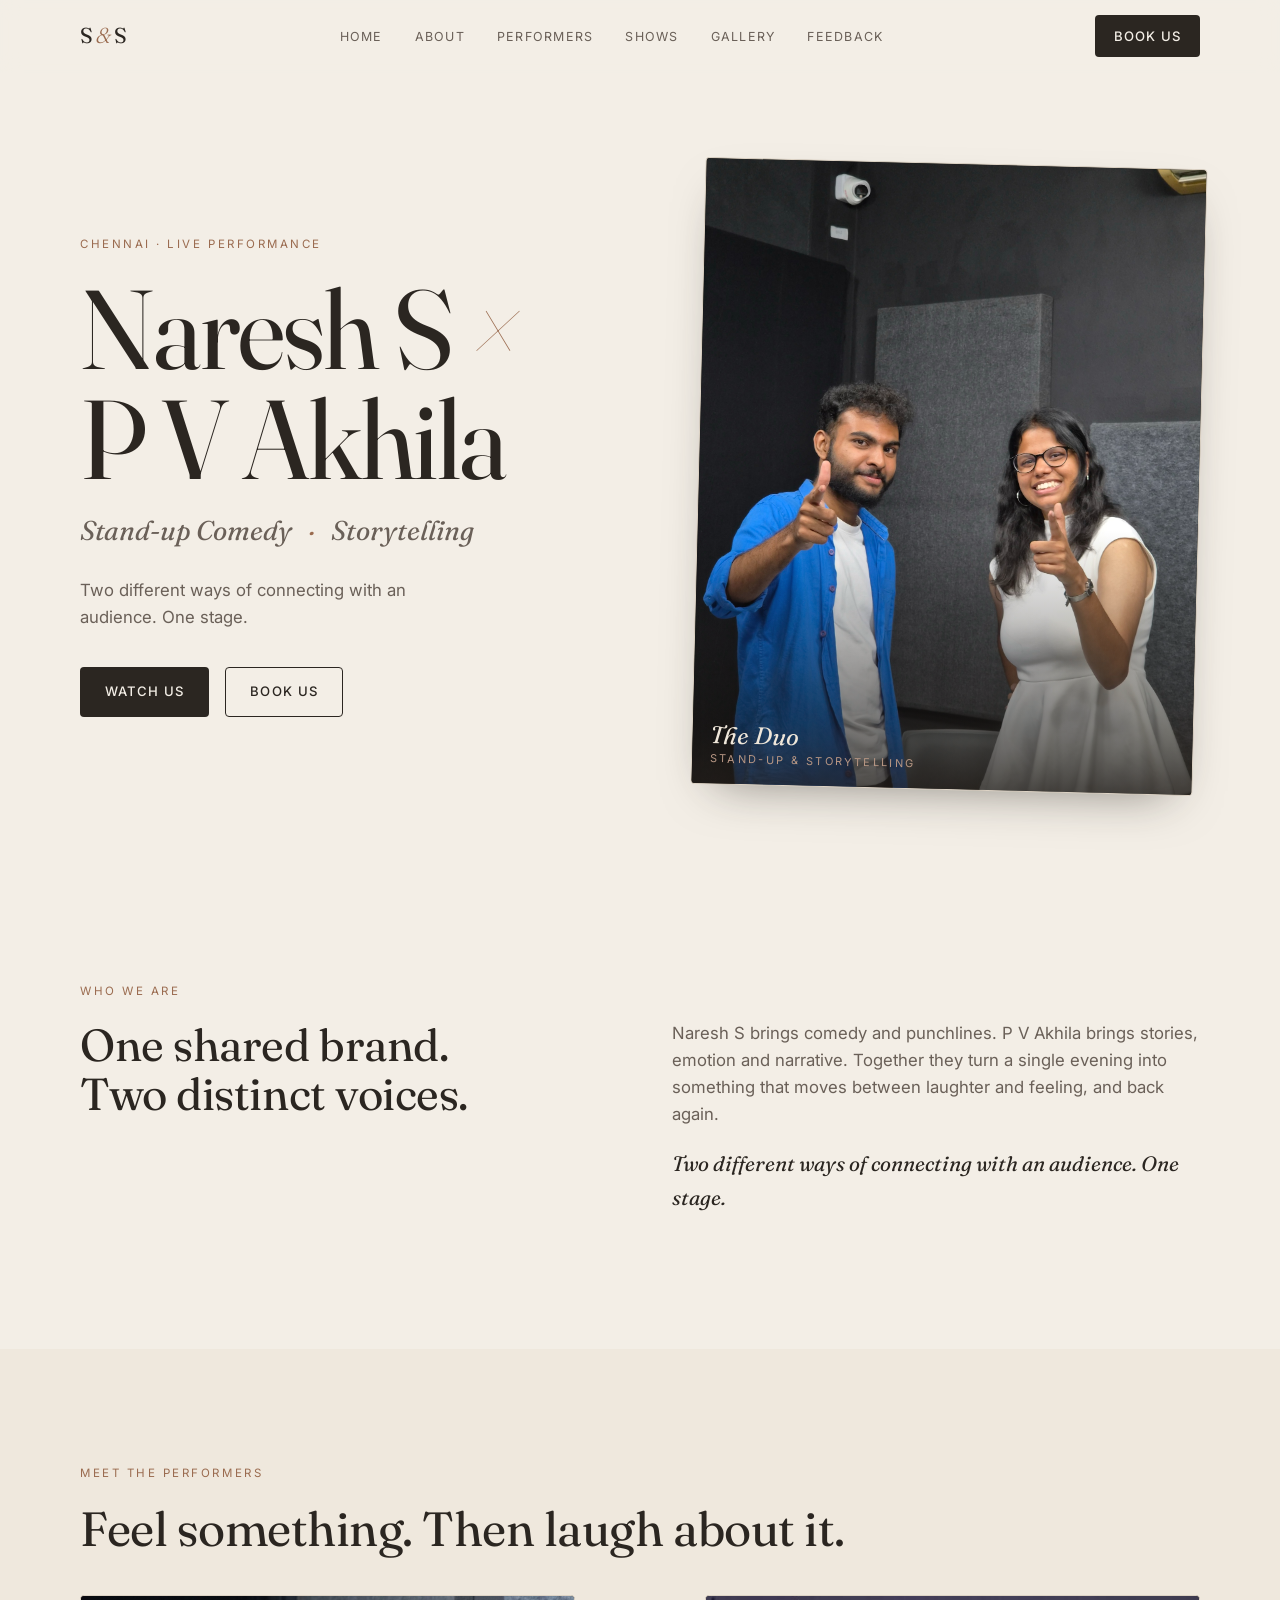
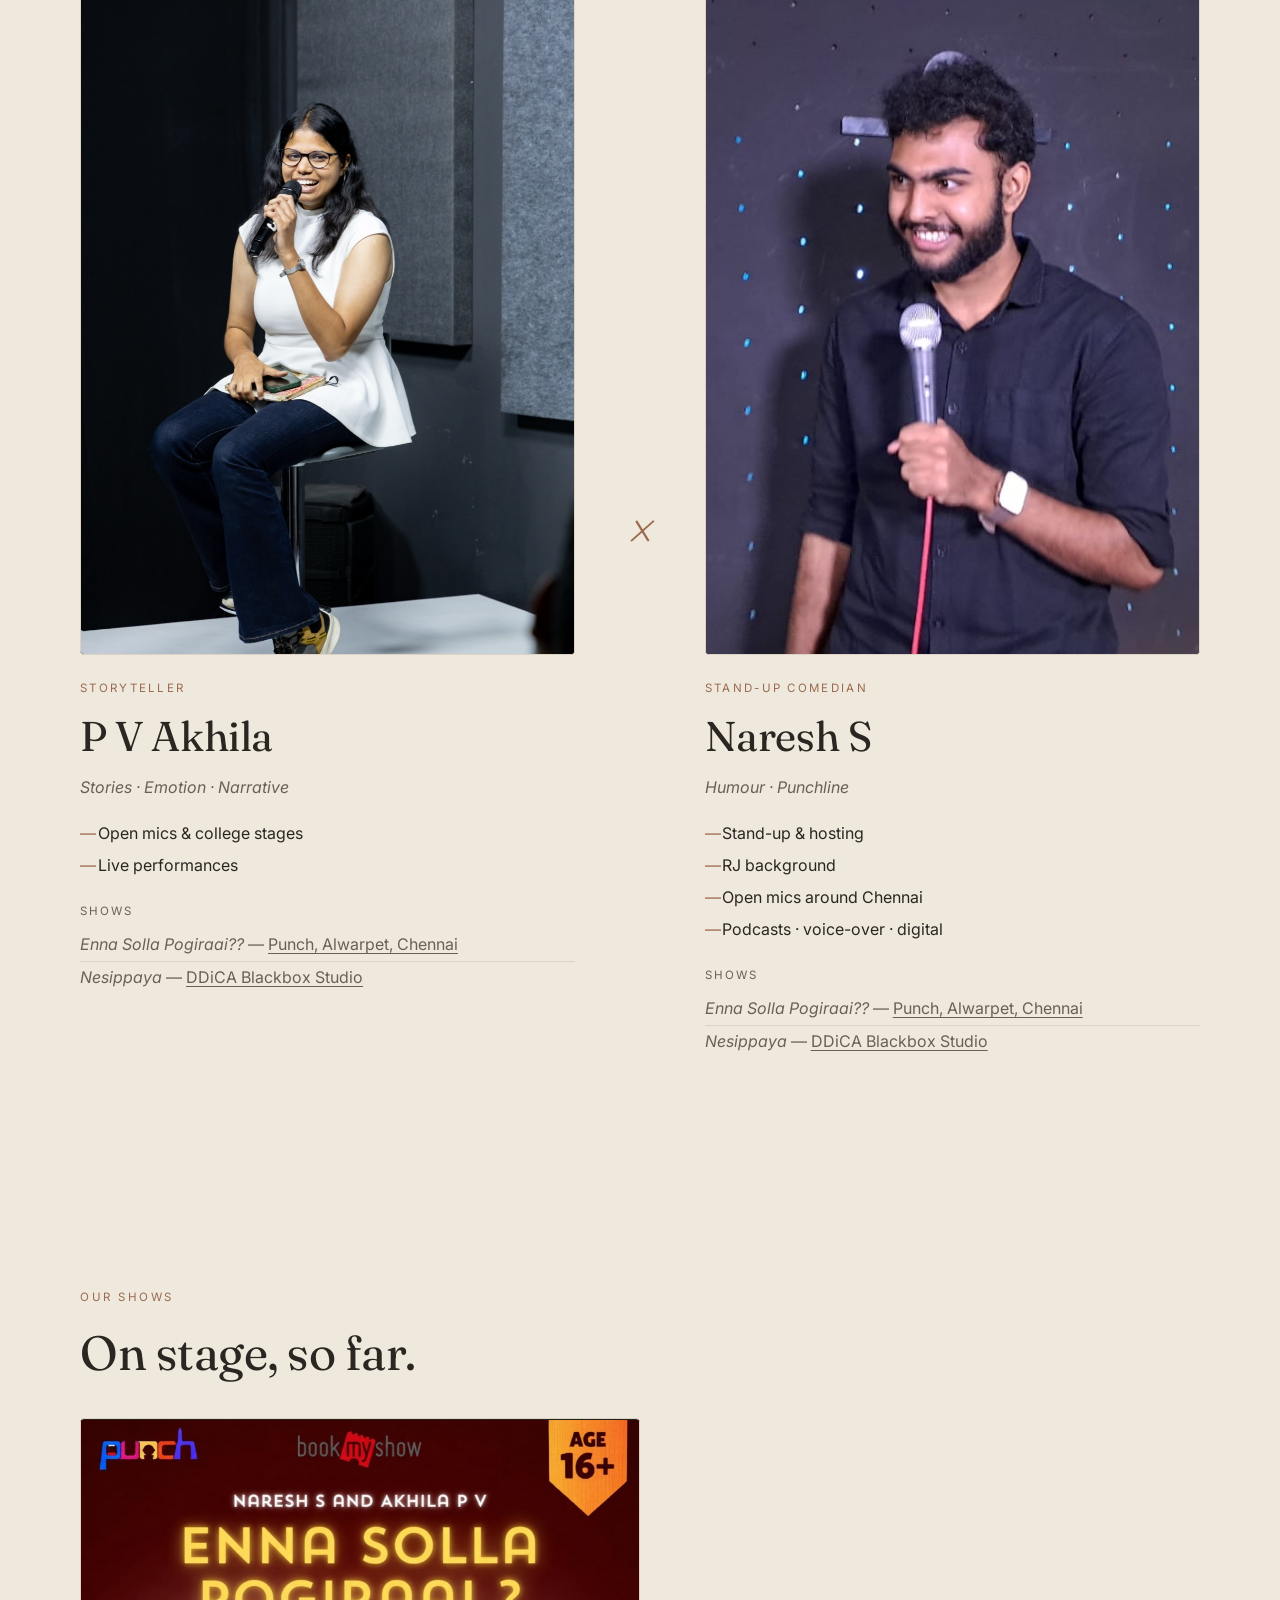
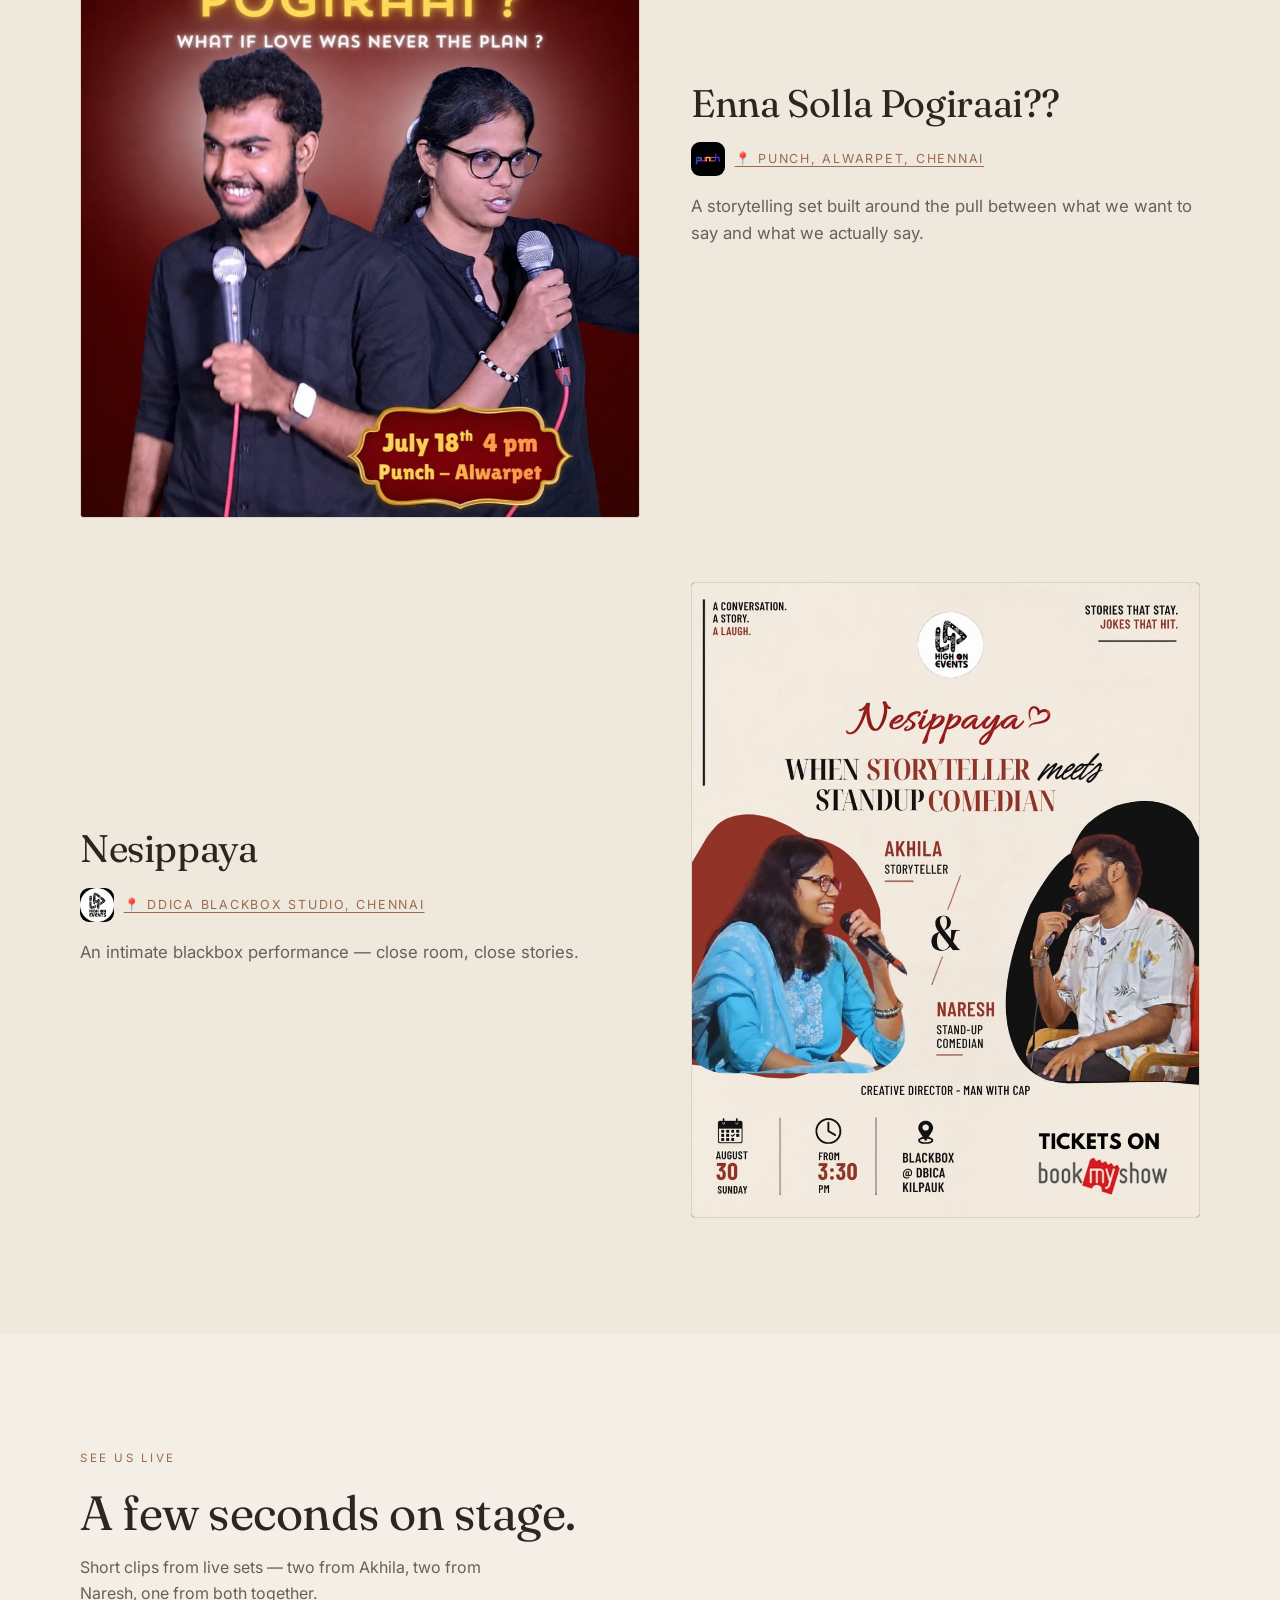
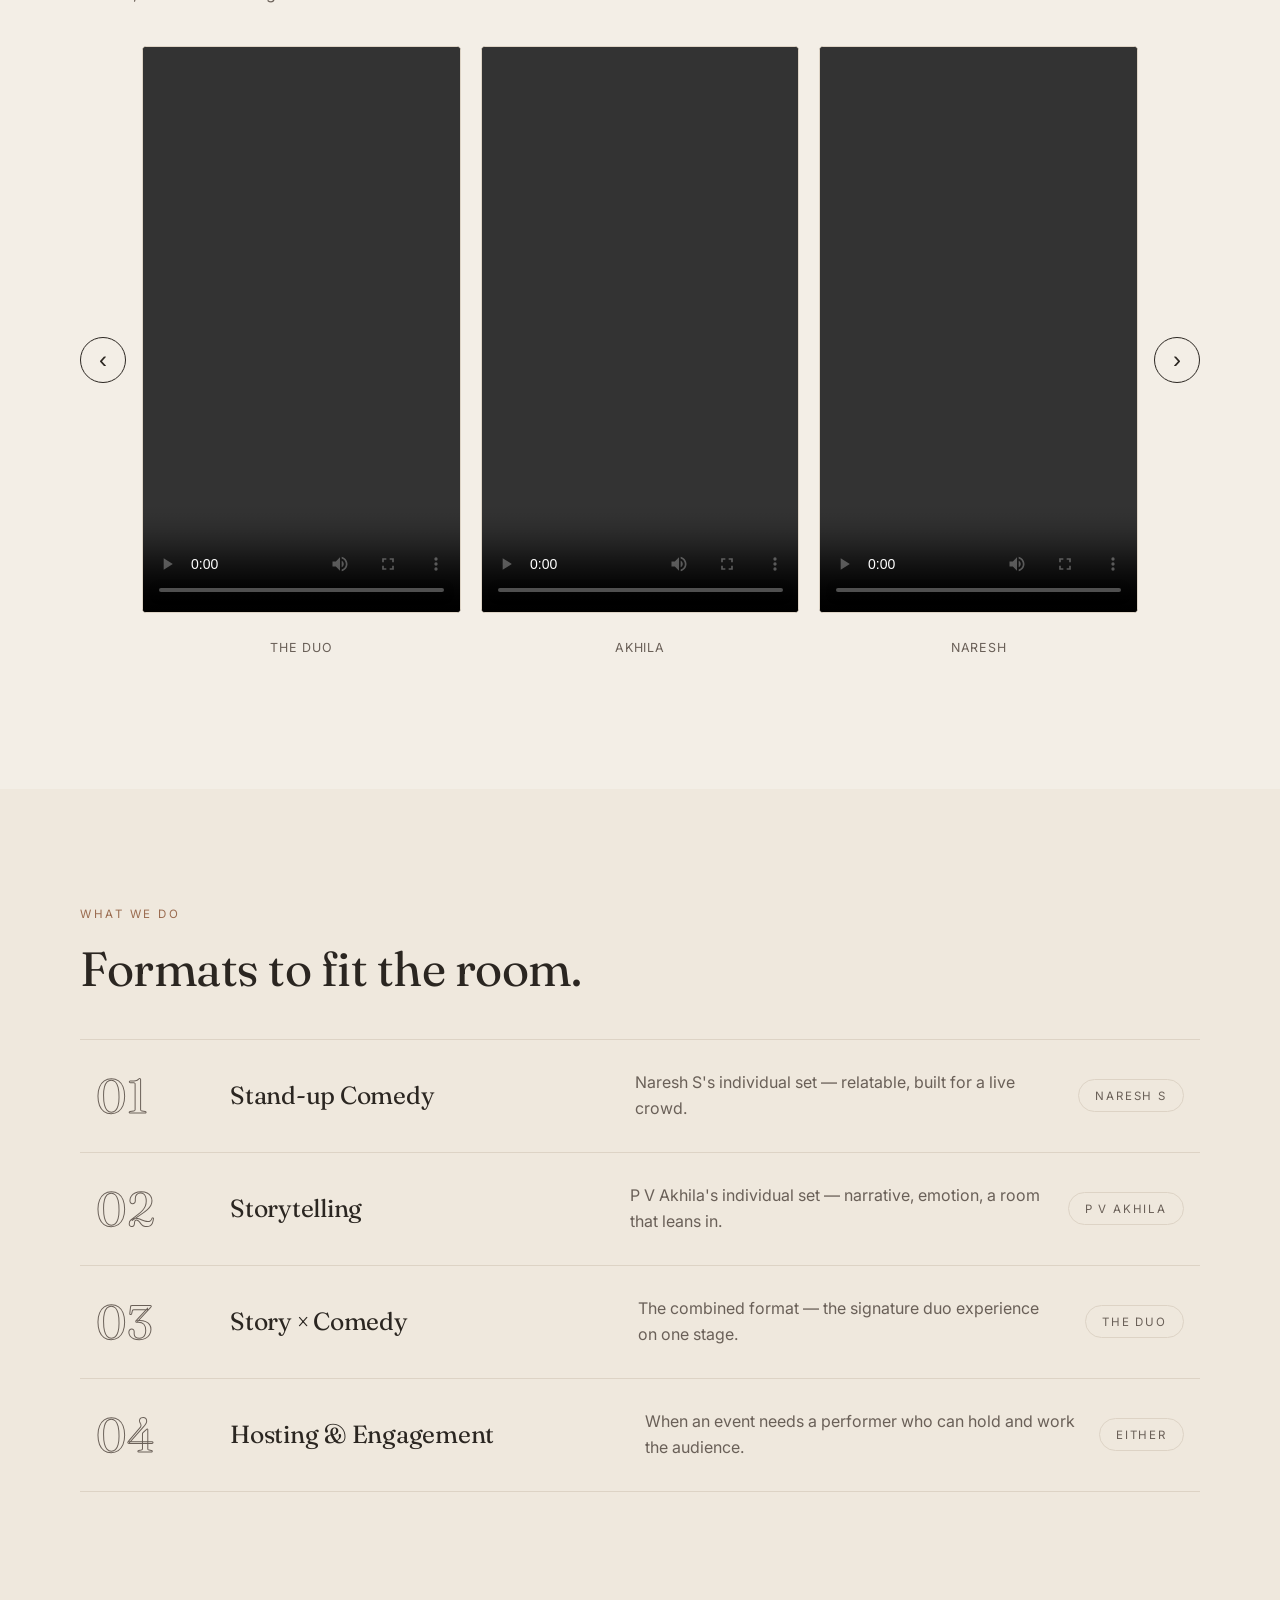
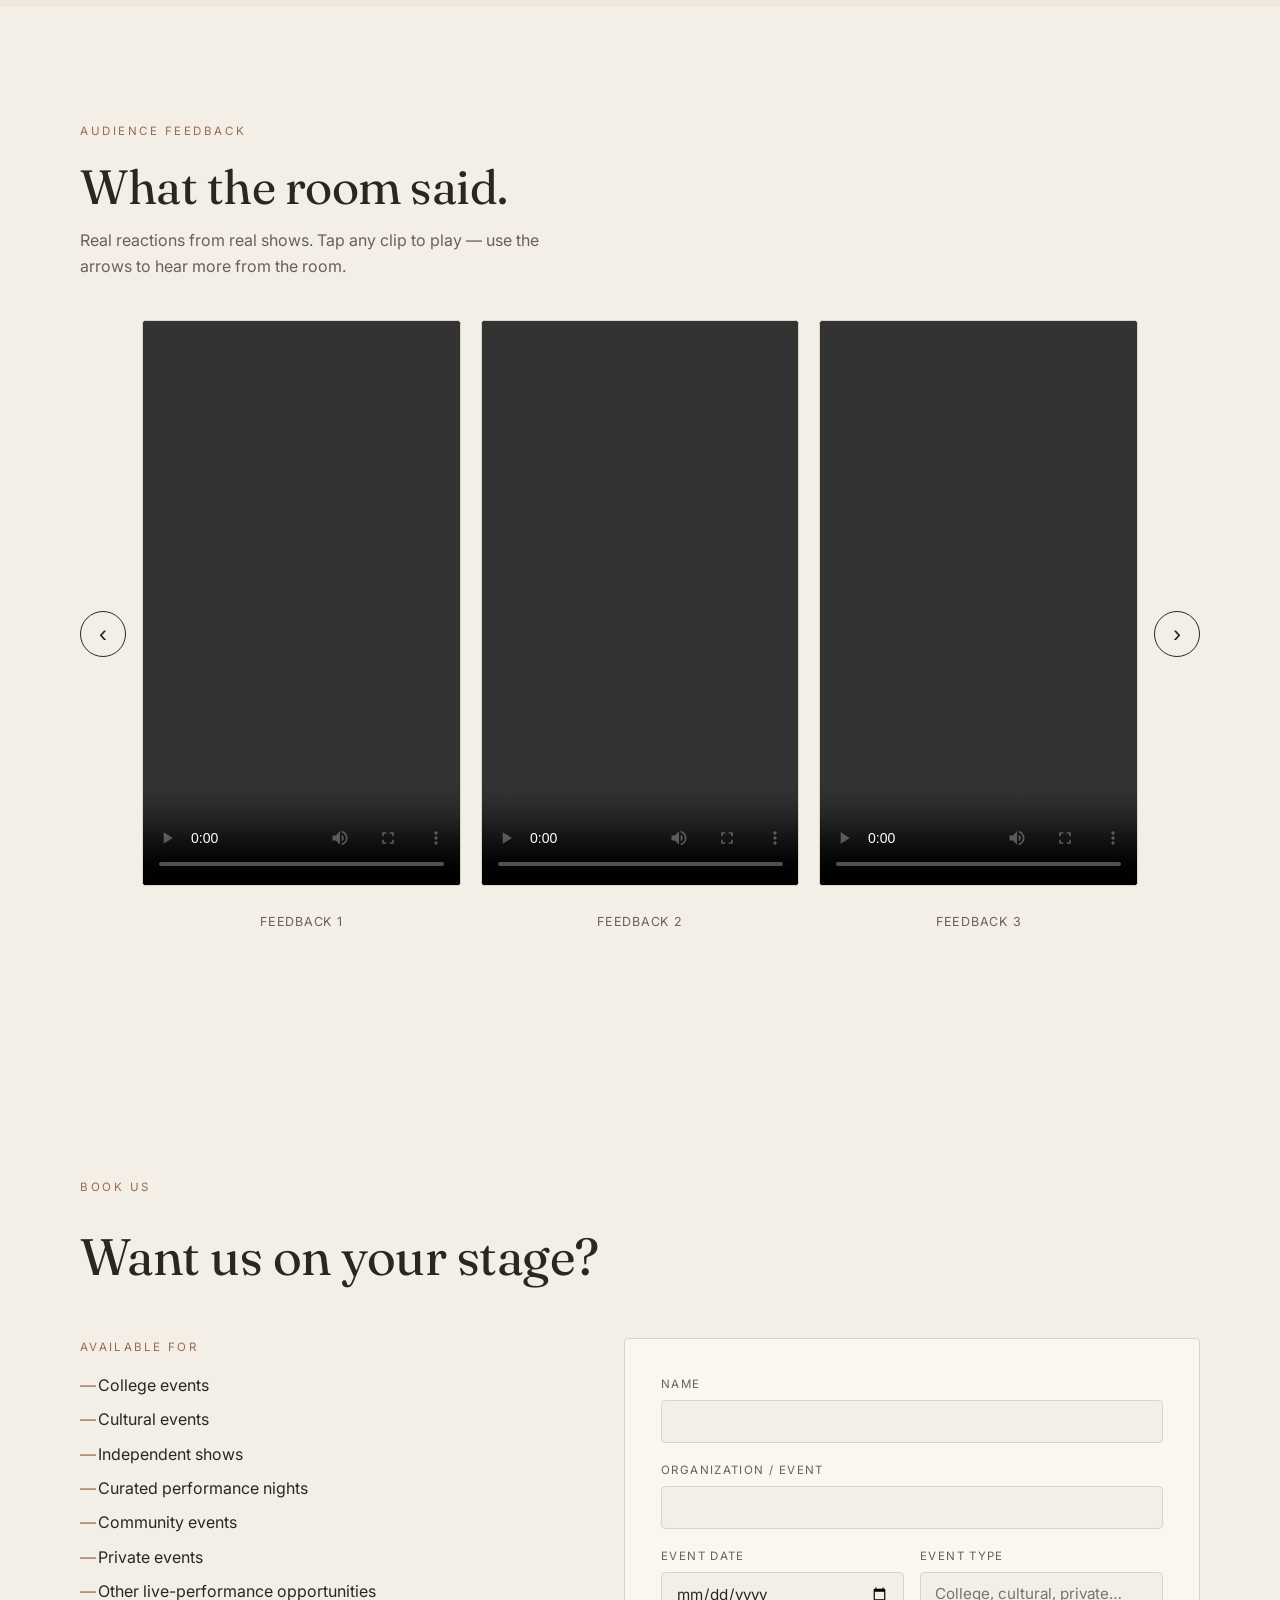
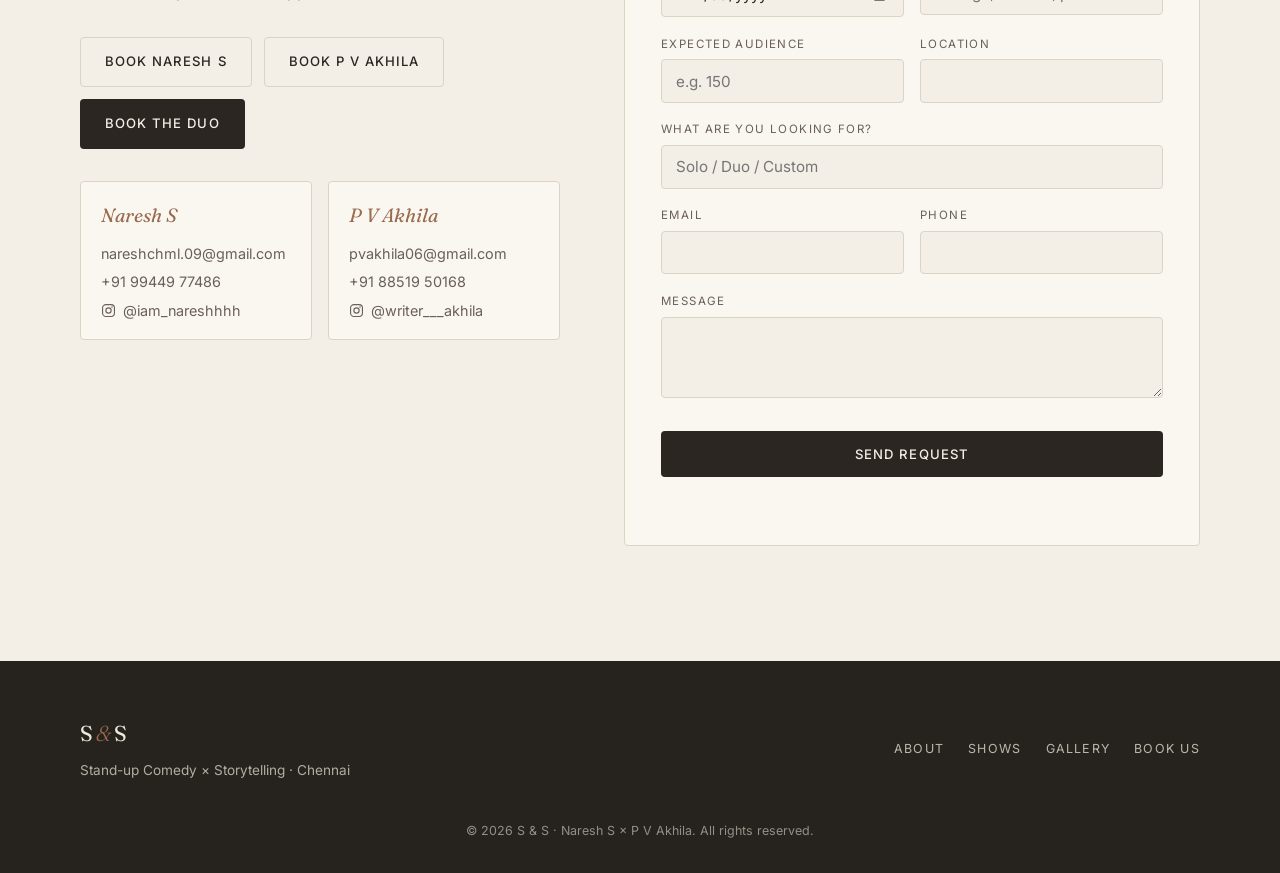
==== index.html @ 5840914f "S&S portfolio site" ====
<!DOCTYPE html>
<html lang="en">
<head>
  <meta charset="UTF-8" />
  <meta name="viewport" content="width=device-width, initial-scale=1.0" />
  <title>S &amp; S — Stand-up Comedy × Storytelling | Naresh S × P V Akhila</title>
  <meta name="description" content="Naresh S × P V Akhila — one stage, two performance styles. Storytelling meets stand-up comedy. Available for college, cultural, and private events." />

  <!-- Open Graph / social preview -->
  <meta property="og:title" content="S & S — Stand-up Comedy × Storytelling" />
  <meta property="og:description" content="Where stories meet laughter. One stage, two performers." />
  <meta property="og:type" content="website" />

  <!-- Fonts: a clean serif display + humanist sans for body -->
  <link rel="preconnect" href="https://fonts.googleapis.com" />
  <link rel="preconnect" href="https://fonts.gstatic.com" crossorigin />
  <link href="https://fonts.googleapis.com/css2?family=Fraunces:ital,opsz,wght@0,9..144,300;0,9..144,400;0,9..144,500;1,9..144,400&family=Inter:wght@300;400;500;600&display=swap" rel="stylesheet" />

  <link rel="stylesheet" href="styles.css" />
</head>
<body>

  <!-- ===================== HEADER / NAV ===================== -->
  <header class="site-header" id="siteHeader">
    <div class="container header-inner">
      <a href="#home" class="brand" aria-label="S and S home">
        <span class="brand-mark">S<span class="brand-x">&amp;</span>S</span>
      </a>

      <nav class="nav" aria-label="Primary">
        <ul class="nav-list" id="navList">
          <li><a href="#home">Home</a></li>
          <li><a href="#about">About</a></li>
          <li><a href="#performers">Performers</a></li>
          <li><a href="#shows">Shows</a></li>
          <li><a href="gallery.html">Gallery</a></li>
          <li><a href="#feedback">Feedback</a></li>
        </ul>
      </nav>

      <a href="#book" class="btn btn-primary nav-cta">Book Us</a>

      <button class="nav-toggle" id="navToggle" aria-label="Open menu" aria-expanded="false" aria-controls="mobileMenu">
        <span></span><span></span><span></span>
      </button>
    </div>

    <!-- Mobile menu -->
    <div class="mobile-menu" id="mobileMenu" hidden>
      <a href="#home">Home</a>
      <a href="#about">About</a>
      <a href="#performers">Performers</a>
      <a href="#shows">Shows</a>
      <a href="gallery.html">Gallery</a>
      <a href="#feedback">Feedback</a>
      <a href="#book" class="btn btn-primary">Book Us</a>
    </div>
  </header>

  <main>

    <!-- ===================== HERO ===================== -->
    <section class="hero" id="home">
      <div class="container hero-grid">
        <div class="hero-copy">
          <p class="eyebrow reveal">Chennai · Live Performance</p>
          <h1 class="hero-title reveal">
            <span class="nowrap">Naresh S</span> <span class="amp">×</span> <span class="nowrap">P V Akhila</span>
          </h1>
          <p class="hero-sub reveal">Stand-up Comedy <span class="dot">·</span> Storytelling</p>
          <p class="hero-lede reveal">
            Two different ways of connecting with an audience. One stage.
          </p>
          <div class="hero-actions reveal">
            <a href="#watch" class="btn btn-primary">Watch Us</a>
            <a href="#book" class="btn btn-ghost">Book Us</a>
          </div>
        </div>

        <!-- Duo photo as a creative poster card on the right -->
        <div class="hero-poster reveal">
          <figure class="poster-card">
            <img src="assets/duo.jpg" alt="Naresh S and P V Akhila together at the studio, pointing at the camera" />
            <figcaption class="poster-caption">
              <span class="poster-tag">The Duo</span>
              <span class="poster-sub">Stand-up &amp; Storytelling</span>
            </figcaption>
          </figure>
        </div>
      </div>
    </section>

    <!-- ===================== WHO WE ARE ===================== -->
    <section class="section who" id="about">
      <div class="container">
        <p class="section-eyebrow reveal">Who We Are</p>
        <div class="who-grid">
          <h2 class="who-head reveal">
            One shared brand.<br />Two distinct voices.
          </h2>
          <div class="who-body reveal">
            <p>
              Naresh S brings comedy and punchlines. P V Akhila brings
              stories, emotion and narrative. Together they turn a single evening
              into something that moves between laughter and feeling, and back again.
            </p>
            <p class="who-line">
              Two different ways of connecting with an audience. One stage.
            </p>
          </div>
        </div>
      </div>
    </section>

    <!-- ===================== MEET THE PERFORMERS (50-50) ===================== -->
    <section class="section performers" id="performers">
      <div class="container">
        <p class="section-eyebrow reveal">Meet the Performers</p>
        <h2 class="section-title reveal">Feel something. Then laugh about it.</h2>

        <div class="performer-grid">
          <!-- P V AKHILA -->
          <article class="performer reveal">
            <div class="performer-photo">
              <img src="assets/akhila.jpg" alt="P V Akhila performing a storytelling set with a microphone" />
            </div>
            <div class="performer-info">
              <p class="performer-role">Storyteller</p>
              <h3 class="performer-name">P V Akhila</h3>
              <p class="performer-note">Stories · Emotion · Narrative</p>
              <ul class="performer-list">
                <li>Open mics &amp; college stages</li>
                <li>Live performances</li>
              </ul>
              <p class="performer-shows-label">Shows</p>
              <ul class="performer-shows">
                <li><em>Enna Solla Pogiraai??</em> — <a href="https://maps.google.com/?q=13.032952,80.250725" target="_blank" rel="noopener">Punch, Alwarpet, Chennai</a></li>
                <li><em>Nesippaya</em> — <a href="https://share.google/MlVk4KoKr5XiQ70pi" target="_blank" rel="noopener">DDiCA Blackbox Studio</a></li>
              </ul>
            </div>
          </article>

          <!-- Center divider -->
          <div class="performer-vs reveal" aria-hidden="true"><span>×</span></div>

          <!-- NARESH S -->
          <article class="performer reveal">
            <div class="performer-photo">
              <img src="assets/naresh.jpg" alt="Naresh S performing a stand-up set with a microphone" />
            </div>
            <div class="performer-info">
              <p class="performer-role">Stand-up Comedian</p>
              <h3 class="performer-name">Naresh S</h3>
              <p class="performer-note">Humour · Punchline</p>
              <ul class="performer-list">
                <li>Stand-up &amp; hosting</li>
                <li>RJ background</li>
                <li>Open mics around Chennai</li>
                <li>Podcasts · voice-over · digital</li>
              </ul>
              <p class="performer-shows-label">Shows</p>
              <ul class="performer-shows">
                <li><em>Enna Solla Pogiraai??</em> — <a href="https://maps.google.com/?q=13.032952,80.250725" target="_blank" rel="noopener">Punch, Alwarpet, Chennai</a></li>
                <li><em>Nesippaya</em> — <a href="https://share.google/MlVk4KoKr5XiQ70pi" target="_blank" rel="noopener">DDiCA Blackbox Studio</a></li>
              </ul>
            </div>
          </article>
        </div>
      </div>
    </section>

    <!-- ===================== OUR SHOWS ===================== -->
    <section class="section shows" id="shows">
      <div class="container">
        <p class="section-eyebrow reveal">Our Shows</p>
        <h2 class="section-title reveal">On stage, so far.</h2>

        <div class="show-list">
          <article class="show reveal">
            <div class="show-poster show-poster--full">
              <img src="assets/show-essp.jpg" alt="Enna Solla Pogiraai?? show poster — Punch, Alwarpet, July 18" />
            </div>
            <div class="show-info">
              <h3 class="show-name">Enna Solla Pogiraai??</h3>
              <p class="show-venue"><img src="assets/brand-punch.jpg" alt="Punch logo" class="venue-logo" /><a href="https://maps.google.com/?q=13.032952,80.250725" target="_blank" rel="noopener">📍 Punch, Alwarpet, Chennai</a></p>
              <p class="show-desc">
                A storytelling set built around the pull between what we want to
                say and what we actually say.
              </p>
            </div>
          </article>

          <article class="show reveal show--reverse">
            <div class="show-poster show-poster--full">
              <img src="assets/show-nesippaya.jpg" alt="Nesippaya show poster — Blackbox at DBICA, Kilpauk, August 30" />
            </div>
            <div class="show-info">
              <h3 class="show-name">Nesippaya</h3>
              <p class="show-venue"><img src="assets/brand-highonevents.jpg" alt="High On Events logo" class="venue-logo" /><a href="https://share.google/MlVk4KoKr5XiQ70pi" target="_blank" rel="noopener">📍 DDiCA Blackbox Studio, Chennai</a></p>
              <p class="show-desc">
                An intimate blackbox performance — close room, close stories.
              </p>
            </div>
          </article>
        </div>
      </div>
    </section>

    <!-- ===================== WATCH US / SEE US LIVE ===================== -->
    <section class="section watch" id="watch">
      <div class="container">
        <p class="section-eyebrow reveal">See Us Live</p>
        <h2 class="section-title reveal">A few seconds on stage.</h2>
        <p class="section-lede reveal">
          Short clips from live sets — two from Akhila, two from Naresh,
          one from both together.
        </p>

        <div class="feedback-carousel reveal">
          <button class="carousel-arrow" id="watchPrev" aria-label="Previous clip">&#8249;</button>
          <div class="carousel-viewport">
            <div class="carousel-track" id="watchTrack">
              <div class="carousel-slide">
                <video controls preload="metadata" playsinline src="watch1.mp4"></video>
                <span class="media-label">The Duo</span>
              </div>
              <div class="carousel-slide">
                <video controls preload="metadata" playsinline src="watch2.mp4"></video>
                <span class="media-label">Akhila</span>
              </div>
              <div class="carousel-slide">
                <video controls preload="metadata" playsinline src="watch3.mp4"></video>
                <span class="media-label">Naresh</span>
              </div>
              <div class="carousel-slide">
                <video controls preload="metadata" playsinline src="watch4.mp4"></video>
                <span class="media-label">Akhila</span>
              </div>
              <div class="carousel-slide">
                <video controls preload="metadata" playsinline src="watch5.mp4"></video>
                <span class="media-label">Naresh</span>
              </div>
            </div>
          </div>
          <button class="carousel-arrow" id="watchNext" aria-label="Next clip">&#8250;</button>
        </div>
      </div>
    </section>

    <!-- ===================== WHAT WE DO ===================== -->
    <section class="section do" id="what-we-do">
      <div class="container">
        <p class="section-eyebrow reveal">What We Do</p>
        <h2 class="section-title reveal">Formats to fit the room.</h2>

        <div class="format-list">
          <article class="format-row reveal">
            <span class="format-num" aria-hidden="true">01</span>
            <h3 class="format-name">Stand-up Comedy</h3>
            <p class="format-desc">Naresh S's individual set — relatable, built for a live crowd.</p>
            <span class="format-who">Naresh S</span>
          </article>
          <article class="format-row reveal">
            <span class="format-num" aria-hidden="true">02</span>
            <h3 class="format-name">Storytelling</h3>
            <p class="format-desc">P V Akhila's individual set — narrative, emotion, a room that leans in.</p>
            <span class="format-who">P V Akhila</span>
          </article>
          <article class="format-row reveal">
            <span class="format-num" aria-hidden="true">03</span>
            <h3 class="format-name">Story × Comedy</h3>
            <p class="format-desc">The combined format — the signature duo experience on one stage.</p>
            <span class="format-who">The Duo</span>
          </article>
          <article class="format-row reveal">
            <span class="format-num" aria-hidden="true">04</span>
            <h3 class="format-name">Hosting &amp; Engagement</h3>
            <p class="format-desc">When an event needs a performer who can hold and work the audience.</p>
            <span class="format-who">Either</span>
          </article>
        </div>
      </div>
    </section>

    <!-- ===================== AUDIENCE FEEDBACK ===================== -->
    <section class="section feedback" id="feedback">
      <div class="container">
        <p class="section-eyebrow reveal">Audience Feedback</p>
        <h2 class="section-title reveal">What the room said.</h2>
        <p class="section-lede reveal">
          Real reactions from real shows. Tap any clip to play — use the
          arrows to hear more from the room.
        </p>

        <div class="feedback-carousel reveal">
          <button class="carousel-arrow" id="fbPrev" aria-label="Previous feedback">&#8249;</button>
          <div class="carousel-viewport">
            <div class="carousel-track" id="fbTrack">
              <div class="carousel-slide">
                <video controls preload="metadata" playsinline src="feedback1.mp4"></video>
                <span class="media-label">Feedback 1</span>
              </div>
              <div class="carousel-slide">
                <video controls preload="metadata" playsinline src="feedback2.mp4"></video>
                <span class="media-label">Feedback 2</span>
              </div>
              <div class="carousel-slide">
                <video controls preload="metadata" playsinline src="feedback3.mp4"></video>
                <span class="media-label">Feedback 3</span>
              </div>
              <div class="carousel-slide">
                <video controls preload="metadata" playsinline src="feedback4.mp4"></video>
                <span class="media-label">Feedback 4</span>
              </div>
              <div class="carousel-slide">
                <video controls preload="metadata" playsinline src="feedback5.mp4"></video>
                <span class="media-label">Feedback 5</span>
              </div>
            </div>
          </div>
          <button class="carousel-arrow" id="fbNext" aria-label="Next feedback">&#8250;</button>
        </div>
      </div>
    </section>

    <!-- ===================== BOOK / CONTACT ===================== -->
    <section class="section book" id="book">
      <div class="container">
        <p class="section-eyebrow reveal">Book Us</p>
        <h2 class="book-title reveal">Want us on your stage?</h2>

        <div class="book-grid">
          <div class="book-left reveal">
            <p class="book-avail-label">Available for</p>
            <ul class="book-avail">
              <li>College events</li>
              <li>Cultural events</li>
              <li>Independent shows</li>
              <li>Curated performance nights</li>
              <li>Community events</li>
              <li>Private events</li>
              <li>Other live-performance opportunities</li>
            </ul>

            <div class="book-cta-row">
              <a href="#form" class="btn btn-outline" data-book="Naresh S">Book Naresh S</a>
              <a href="#form" class="btn btn-outline" data-book="P V Akhila">Book P V Akhila</a>
              <a href="#form" class="btn btn-primary" data-book="The Duo">Book the Duo</a>
            </div>

            <div class="contact-direct">
              <div class="contact-card">
                <p class="contact-who">Naresh S</p>
                <a href="mailto:nareshchml.09@gmail.com">nareshchml.09@gmail.com</a>
                <a href="tel:+919944977486">+91 99449 77486</a>
                <a class="contact-ig" href="https://www.instagram.com/iam_nareshhhh" target="_blank" rel="noopener" aria-label="Naresh S on Instagram">
                  <svg viewBox="0 0 24 24" width="15" height="15" fill="none" stroke="currentColor" stroke-width="1.8" stroke-linecap="round" stroke-linejoin="round" aria-hidden="true"><rect x="2.5" y="2.5" width="19" height="19" rx="5.5"/><circle cx="12" cy="12" r="4.2"/><circle cx="17.6" cy="6.4" r="1.2" fill="currentColor" stroke="none"/></svg>
                  <span>@iam_nareshhhh</span>
                </a>
              </div>
              <div class="contact-card">
                <p class="contact-who">P V Akhila</p>
                <a href="mailto:pvakhila06@gmail.com">pvakhila06@gmail.com</a>
                <a href="tel:+918851950168">+91 88519 50168</a>
                <a class="contact-ig" href="https://www.instagram.com/writer___akhila" target="_blank" rel="noopener" aria-label="P V Akhila on Instagram">
                  <svg viewBox="0 0 24 24" width="15" height="15" fill="none" stroke="currentColor" stroke-width="1.8" stroke-linecap="round" stroke-linejoin="round" aria-hidden="true"><rect x="2.5" y="2.5" width="19" height="19" rx="5.5"/><circle cx="12" cy="12" r="4.2"/><circle cx="17.6" cy="6.4" r="1.2" fill="currentColor" stroke="none"/></svg>
                  <span>@writer___akhila</span>
                </a>
              </div>
            </div>
          </div>

          <!-- Contact form: submits by opening a pre-filled email (no backend needed).
               Recipient is chosen from the Book buttons via data-mailto on the form. -->
          <form class="book-form reveal" id="form"
                data-mail-naresh="nareshchml.09@gmail.com"
                data-mail-akhila="pvakhila06@gmail.com">
            <div class="field">
              <label for="f-name">Name</label>
              <input type="text" id="f-name" name="name" required />
            </div>
            <div class="field">
              <label for="f-org">Organization / Event</label>
              <input type="text" id="f-org" name="organization" />
            </div>
            <div class="field-row">
              <div class="field">
                <label for="f-date">Event date</label>
                <input type="date" id="f-date" name="event_date" />
              </div>
              <div class="field">
                <label for="f-type">Event type</label>
                <input type="text" id="f-type" name="event_type" placeholder="College, cultural, private…" />
              </div>
            </div>
            <div class="field-row">
              <div class="field">
                <label for="f-audience">Expected audience</label>
                <input type="text" id="f-audience" name="audience" placeholder="e.g. 150" />
              </div>
              <div class="field">
                <label for="f-location">Location</label>
                <input type="text" id="f-location" name="location" />
              </div>
            </div>
            <div class="field">
              <label for="f-looking">What are you looking for?</label>
              <input type="text" id="f-looking" name="looking_for" placeholder="Solo / Duo / Custom" />
              <!-- Set by the Book buttons; hidden so it posts cleanly -->
              <input type="hidden" id="f-booking" name="booking_choice" value="" />
            </div>
            <div class="field-row">
              <div class="field">
                <label for="f-email">Email</label>
                <input type="email" id="f-email" name="email" required />
              </div>
              <div class="field">
                <label for="f-phone">Phone</label>
                <input type="tel" id="f-phone" name="phone" />
              </div>
            </div>
            <div class="field">
              <label for="f-message">Message</label>
              <textarea id="f-message" name="message" rows="3"></textarea>
            </div>

            <button type="submit" class="btn btn-primary btn-block">Send Request</button>
            <p class="form-note" id="formNote" role="status"></p>
          </form>
        </div>
      </div>
    </section>
  </main>

  <!-- ===================== FOOTER ===================== -->
  <footer class="site-footer">
    <div class="container footer-inner">
      <div class="footer-brand">
        <span class="brand-mark">S<span class="brand-x">&amp;</span>S</span>
        <p>Stand-up Comedy × Storytelling · Chennai</p>
      </div>
      <div class="footer-links">
        <a href="#about">About</a>
        <a href="#shows">Shows</a>
        <a href="gallery.html">Gallery</a>
        <a href="#book">Book Us</a>
      </div>
    </div>
    <p class="footer-copy">© <span id="year"></span> S &amp; S · Naresh S × P V Akhila. All rights reserved.</p>
  </footer>

  <script src="script.js"></script>
</body>
</html>
---- styles.css ----
/* ============================================================
   Naresh × Akhila — beige / minimalist / formal
   ============================================================ */

:root {
  /* Palette — warm beige, ink, muted accents */
  --bg:        #f3eee6;   /* page beige */
  --bg-soft:   #efe8dd;   /* soft panels */
  --bg-card:   #faf7f1;   /* raised cards */
  --ink:       #2b2621;   /* near-black warm */
  --ink-soft:  #6a6058;   /* muted text */
  --line:      #ddd3c5;   /* hairlines */
  --accent:    #9a6b4f;   /* terracotta-brown accent */
  --accent-2:  #4a4b3f;   /* olive-ink (storytelling) */
  --dark:      #26231e;   /* dark surfaces */
  --dark-ink:  #efe7da;   /* text on dark */

  --maxw: 1120px;
  --radius: 4px;
  --ease: cubic-bezier(0.22, 1, 0.36, 1);

  --font-display: "Fraunces", Georgia, "Times New Roman", serif;
  --font-body: "Inter", system-ui, -apple-system, sans-serif;
}

/* ---------- Reset ---------- */
*, *::before, *::after { box-sizing: border-box; }
html { scroll-behavior: smooth; -webkit-text-size-adjust: 100%; }
body {
  margin: 0;
  background: var(--bg);
  color: var(--ink);
  font-family: var(--font-body);
  font-weight: 400;
  line-height: 1.6;
  -webkit-font-smoothing: antialiased;
  text-rendering: optimizeLegibility;
}
img { max-width: 100%; display: block; }
a { color: inherit; text-decoration: none; }
ul, ol { margin: 0; padding: 0; list-style: none; }
h1, h2, h3 { margin: 0; font-family: var(--font-display); font-weight: 400; letter-spacing: -0.01em; }

.container { width: min(100% - 2.5rem, var(--maxw)); margin-inline: auto; }

/* ---------- Buttons ---------- */
.btn {
  display: inline-flex;
  align-items: center;
  justify-content: center;
  gap: .5rem;
  padding: .85rem 1.5rem;
  font-family: var(--font-body);
  font-size: .82rem;
  font-weight: 500;
  letter-spacing: .08em;
  text-transform: uppercase;
  border-radius: var(--radius);
  border: 1px solid transparent;
  cursor: pointer;
  transition: all .3s var(--ease);
  white-space: nowrap;
}
.btn-primary { background: var(--ink); color: var(--bg); }
.btn-primary:hover { background: var(--accent); }
.btn-ghost { background: transparent; color: var(--ink); border-color: var(--ink); }
.btn-ghost:hover { background: var(--ink); color: var(--bg); }
.btn-outline { background: transparent; color: var(--ink); border-color: var(--line); }
.btn-outline:hover { border-color: var(--ink); background: var(--bg-card); }
.btn-block { width: 100%; margin-top: .5rem; }

/* ---------- Header ---------- */
.site-header {
  position: sticky;
  top: 0;
  z-index: 50;
  background: color-mix(in srgb, var(--bg) 85%, transparent);
  backdrop-filter: blur(10px);
  border-bottom: 1px solid transparent;
  transition: border-color .3s var(--ease), background .3s var(--ease);
}
.site-header.scrolled { border-bottom-color: var(--line); }
.header-inner { display: flex; align-items: center; justify-content: space-between; height: 72px; }

.brand-mark { font-family: var(--font-display); font-size: 1.35rem; letter-spacing: .02em; }
.brand-x { color: var(--accent); margin: 0 .12em; font-style: italic; font-weight: 300; }

.nav-list { display: flex; gap: 2rem; }
.nav-list a {
  font-size: .78rem;
  letter-spacing: .1em;
  text-transform: uppercase;
  color: var(--ink-soft);
  position: relative;
  padding: .25rem 0;
  transition: color .25s var(--ease);
}
.nav-list a::after {
  content: "";
  position: absolute;
  left: 0; bottom: -2px;
  width: 0; height: 1px;
  background: var(--accent);
  transition: width .3s var(--ease);
}
.nav-list a:hover { color: var(--ink); }
.nav-list a:hover::after { width: 100%; }

.nav-cta { padding: .6rem 1.1rem; }

/* Mobile toggle */
.nav-toggle {
  display: none;
  flex-direction: column;
  gap: 5px;
  background: none;
  border: 0;
  cursor: pointer;
  padding: 8px;
}
.nav-toggle span { width: 24px; height: 2px; background: var(--ink); transition: all .3s var(--ease); }
.nav-toggle.open span:nth-child(1) { transform: translateY(7px) rotate(45deg); }
.nav-toggle.open span:nth-child(2) { opacity: 0; }
.nav-toggle.open span:nth-child(3) { transform: translateY(-7px) rotate(-45deg); }

.mobile-menu { display: none; flex-direction: column; gap: .25rem; padding: 1rem 1.25rem 1.5rem; border-bottom: 1px solid var(--line); }
.mobile-menu a { padding: .75rem .25rem; font-size: .9rem; letter-spacing: .06em; text-transform: uppercase; color: var(--ink-soft); border-bottom: 1px solid var(--line); }
.mobile-menu a:last-child { border-bottom: 0; margin-top: .75rem; }
.mobile-menu .btn { color: var(--bg); }

/* ---------- Section scaffolding ---------- */
.section { padding: clamp(4rem, 9vw, 8rem) 0; }
.section-eyebrow,
.eyebrow {
  font-size: .72rem;
  letter-spacing: .22em;
  text-transform: uppercase;
  color: var(--accent);
  margin: 0 0 1.25rem;
}
.section-eyebrow.light { color: color-mix(in srgb, var(--accent) 60%, #fff); }
.section-title { font-size: clamp(1.9rem, 4vw, 3rem); line-height: 1.08; margin-bottom: 1rem; }
.section-lede { max-width: 46ch; color: var(--ink-soft); margin: 0 0 2.5rem; }

/* ---------- Hero ---------- */
.hero { padding-top: clamp(3rem, 7vw, 6rem); padding-bottom: clamp(3rem, 6vw, 5rem); }
.hero-inner { text-align: center; }
.hero-title {
  font-size: clamp(2.8rem, 10vw, 7rem);
  line-height: 0.98;
  letter-spacing: -0.02em;
}
.hero-title .amp { color: var(--accent); font-style: italic; font-weight: 300; }
.hero-sub {
  font-family: var(--font-display);
  font-style: italic;
  font-size: clamp(1.1rem, 3vw, 1.7rem);
  color: var(--ink-soft);
  margin: 1rem 0 0;
}
.hero-sub .dot { color: var(--accent); margin: 0 .4em; }
.hero-lede { max-width: 30ch; margin: 1.5rem auto 2.25rem; color: var(--ink-soft); font-size: 1.05rem; }
.hero-actions { display: flex; gap: 1rem; justify-content: center; flex-wrap: wrap; }

/* Two-column hero: copy left, duo poster right */
.hero-grid {
  display: grid;
  grid-template-columns: 1.05fr 0.95fr;
  gap: clamp(2rem, 5vw, 4.5rem);
  align-items: center;
}
.hero-copy { text-align: left; }
.hero-copy .hero-lede { margin-left: 0; margin-right: 0; }
.hero-copy .hero-actions { justify-content: flex-start; }

/* Duo photo styled as a creative poster card */
.hero-poster { perspective: 1200px; }
.poster-card {
  margin: 0;
  position: relative;
  aspect-ratio: 4 / 5;
  border-radius: var(--radius);
  overflow: hidden;
  border: 1px solid var(--line);
  background: var(--dark);
  box-shadow: 0 20px 50px -24px rgba(38, 35, 30, 0.55);
  transform: rotate(1.4deg);
  transition: transform .5s var(--ease);
}
.hero-poster:hover .poster-card { transform: rotate(0deg) translateY(-4px); }
.poster-card img {
  width: 100%;
  height: 100%;
  object-fit: cover;
  object-position: center 30%;
  display: block;
}
.poster-card::after {
  content: "";
  position: absolute;
  inset: 0;
  pointer-events: none;
  background: linear-gradient(to top, rgba(26,23,20,.72) 0%, rgba(26,23,20,0) 42%);
}
.poster-caption {
  position: absolute;
  left: 1.1rem;
  bottom: 1rem;
  z-index: 2;
  display: flex;
  flex-direction: column;
  gap: .15rem;
  color: var(--dark-ink);
}
.poster-tag {
  font-family: var(--font-display);
  font-style: italic;
  font-size: 1.5rem;
  line-height: 1;
}
.poster-sub {
  font-size: .68rem;
  letter-spacing: .22em;
  text-transform: uppercase;
  color: color-mix(in srgb, var(--accent) 70%, #fff);
}

@media (max-width: 820px) {
  .hero-grid { grid-template-columns: 1fr; gap: 2.5rem; }
  .hero-copy { text-align: center; }
  .hero-copy .hero-lede { margin-left: auto; margin-right: auto; }
  .hero-copy .hero-actions { justify-content: center; }
  .hero-poster { max-width: 380px; margin: 0 auto; width: 100%; }
}

/* Media placeholder styling (shared) */
.media-label {
  font-size: .78rem;
  letter-spacing: .06em;
  color: var(--ink-soft);
  text-transform: uppercase;
  text-align: center;
  padding: 1rem;
}
[data-media] { position: relative; background: var(--bg-soft); }
[data-media]::before {
  content: "";
  position: absolute; inset: 0;
  background-image:
    linear-gradient(45deg, color-mix(in srgb, var(--line) 60%, transparent) 25%, transparent 25%, transparent 75%, color-mix(in srgb, var(--line) 60%, transparent) 75%),
    linear-gradient(45deg, color-mix(in srgb, var(--line) 60%, transparent) 25%, transparent 25%, transparent 75%, color-mix(in srgb, var(--line) 60%, transparent) 75%);
  background-size: 22px 22px;
  background-position: 0 0, 11px 11px;
  opacity: .35;
}
[data-media] > * { position: relative; z-index: 1; }

/* ---------- Who We Are ---------- */
.who-grid { display: grid; grid-template-columns: 1fr 1fr; gap: clamp(2rem, 5vw, 5rem); align-items: start; }
.who-head { font-size: clamp(1.8rem, 4vw, 2.8rem); line-height: 1.1; }
.who-body p { color: var(--ink-soft); margin: 0 0 1.25rem; font-size: 1.05rem; }
.who-line { font-family: var(--font-display); font-style: italic; font-size: 1.3rem !important; color: var(--ink) !important; }

/* ---------- Performers (50-50) ---------- */
.performers { background: var(--bg-soft); }
.performer-grid {
  display: grid;
  grid-template-columns: 1fr auto 1fr;
  gap: clamp(1.5rem, 4vw, 3.5rem);
  align-items: start;
  margin-top: 2.5rem;
}
.performer-photo {
  aspect-ratio: 3 / 4;
  border: 1px solid var(--line);
  border-radius: var(--radius);
  display: grid; place-items: center;
  margin-bottom: 1.5rem;
  overflow: hidden;
  background: var(--dark);
}
.performer-photo img {
  width: 100%;
  height: 100%;
  object-fit: cover;
  display: block;
}
/* Akhila: centered seated shot */
#performers .performer:first-of-type .performer-photo img { object-position: center 30%; }
/* Naresh: wide shot, anchor on his face (upper area) so he isn't cropped out */
#performers .performer:last-of-type .performer-photo img { object-position: center 22%; }
.performer-role { font-size: .72rem; letter-spacing: .2em; text-transform: uppercase; color: var(--accent); margin: 0 0 .35rem; }
.performer-name { font-size: clamp(1.8rem, 3.5vw, 2.6rem); }
.performer-note { font-style: italic; color: var(--ink-soft); margin: .35rem 0 1.25rem; }
.performer-list { display: flex; flex-direction: column; gap: .4rem; margin-bottom: 1.5rem; }
.performer-list li { padding-left: 1.1rem; position: relative; color: var(--ink); }
.performer-list li::before { content: "—"; position: absolute; left: 0; color: var(--accent); }
.performer-shows-label { font-size: .72rem; letter-spacing: .18em; text-transform: uppercase; color: var(--ink-soft); margin: 0 0 .5rem; }
.performer-shows li { color: var(--ink-soft); padding: .2rem 0; border-top: 1px solid var(--line); }
.performer-shows li:first-child { border-top: 0; }

.performer-vs {
  align-self: center;
  font-family: var(--font-display);
  font-size: clamp(2rem, 5vw, 3.5rem);
  font-style: italic;
  color: var(--accent);
  padding-top: 25%;
}

/* ---------- Shows ---------- */
.shows { background: var(--bg-soft); }
.show-list { display: flex; flex-direction: column; gap: clamp(2.5rem, 5vw, 4rem); margin-top: 2.5rem; }
.show { display: grid; grid-template-columns: 1.1fr 1fr; gap: clamp(1.5rem, 4vw, 3.5rem); align-items: center; }
.show--reverse .show-poster { order: 2; }
.show-poster {
  aspect-ratio: 4 / 3;
  border: 1px solid var(--line);
  border-radius: var(--radius);
  display: grid; place-items: center;
  overflow: hidden;
}
/* Full designed posters: show the whole thing (no text cropped), nicely matted */
.show-poster--full {
  aspect-ratio: 4 / 5;
  background: var(--dark);
  padding: 0;
}
.show-poster--full img {
  width: 100%;
  height: 100%;
  object-fit: contain;
  display: block;
}
.show-name { font-size: clamp(1.6rem, 3.5vw, 2.4rem); }
.show-venue { display: flex; align-items: center; gap: .6rem; font-size: .78rem; letter-spacing: .14em; text-transform: uppercase; color: var(--accent); margin: .5rem 0 1rem; }
.venue-logo { width: 34px; height: 34px; border-radius: 9px; object-fit: cover; flex: none; }
.show-desc { color: var(--ink-soft); font-size: 1.05rem; }

/* Production brand logo under each show */
.show-brand { display: flex; align-items: center; gap: .8rem; margin: 1.25rem 0 0; }
.show-brand img { width: 54px; height: 54px; object-fit: cover; border-radius: 12px; border: 1px solid var(--line); background: #fff; flex: none; }
.show-brand span { font-size: .76rem; letter-spacing: .12em; text-transform: uppercase; color: var(--ink-soft); }

/* ---------- Watch / clips ---------- */
.clip-grid { display: grid; grid-template-columns: repeat(3, 1fr); gap: 1.25rem; }
.clip {
  aspect-ratio: 9 / 14;
  border: 1px solid var(--line);
  border-radius: var(--radius);
  display: grid; place-items: center;
  gap: .75rem;
  cursor: pointer;
  transition: transform .35s var(--ease);
}
.clip:hover { transform: translateY(-4px); }
.clip-play {
  width: 54px; height: 54px;
  display: grid; place-items: center;
  border: 1px solid var(--ink);
  border-radius: 50%;
  font-size: .9rem;
  color: var(--ink);
  background: color-mix(in srgb, var(--bg-card) 85%, transparent);
}

/* ---------- Feedback carousel ---------- */
.feedback-carousel { display: flex; align-items: center; gap: 1rem; margin-top: 2.5rem; }
.carousel-viewport { overflow: hidden; flex: 1; min-width: 0; }
.carousel-track { display: flex; gap: 1.25rem; transition: transform .55s var(--ease); }
.carousel-slide { flex: 0 0 calc((100% - 2 * 1.25rem) / 3); min-width: 0; }
.carousel-slide video { width: 100%; aspect-ratio: 9 / 16; object-fit: contain; border-radius: var(--radius); border: 1px solid var(--line); background: #000; display: block; }
.carousel-slide .media-label { display: block; text-align: center; margin-top: .6rem; }
.carousel-arrow { flex: none; width: 46px; height: 46px; border-radius: 50%; border: 1px solid var(--ink); background: transparent; color: var(--ink); font-size: 1.5rem; line-height: 1; cursor: pointer; transition: background .3s, color .3s; }
.carousel-arrow:hover { background: var(--ink); color: var(--bg); }
@media (max-width: 680px) {
  .carousel-slide { flex-basis: 100%; }
  .carousel-arrow { width: 40px; height: 40px; }
}

/* ---------- What We Do ---------- */
.do { background: var(--bg-soft); }
.do-grid { display: grid; grid-template-columns: repeat(4, 1fr); gap: 1.25rem; margin-top: 2.5rem; }
.do-card {
  background: var(--bg-card);
  border: 1px solid var(--line);
  border-radius: var(--radius);
  padding: 1.75rem 1.5rem;
}
.do-card h3 { font-size: 1.25rem; margin-bottom: .6rem; }
.do-card p { color: var(--ink-soft); font-size: .95rem; margin: 0; }

/* ---------- Formats ---------- */
.format-grid { display: grid; grid-template-columns: repeat(3, 1fr); gap: 1.25rem; margin-top: 2.5rem; }
.format-card {
  border: 1px solid var(--line);
  border-radius: var(--radius);
  padding: 2rem 1.75rem;
  background: var(--bg-card);
}
.format-card--accent { background: var(--ink); color: var(--bg); border-color: var(--ink); }
.format-card--accent .format-tag { color: color-mix(in srgb, var(--accent) 70%, #fff); }
.format-tag { font-size: .72rem; letter-spacing: .2em; text-transform: uppercase; color: var(--accent); margin: 0 0 1.25rem; }
.format-card ul { display: flex; flex-direction: column; gap: .5rem; }
.format-card li { font-family: var(--font-display); font-size: 1.15rem; }

/* ---------- Journey ---------- */
.journey-grid { display: grid; grid-template-columns: 1fr 1fr; gap: clamp(2rem, 5vw, 4rem); margin-top: 2.5rem; }
.journey-who { font-family: var(--font-display); font-style: italic; font-size: 1.4rem; color: var(--accent); margin: 0 0 1.5rem; }
.timeline { position: relative; padding-left: 1.5rem; display: flex; flex-direction: column; gap: 1.1rem; }
.timeline::before { content: ""; position: absolute; left: 4px; top: 6px; bottom: 6px; width: 1px; background: var(--line); }
.timeline li { position: relative; }
.timeline li::before { content: ""; position: absolute; left: -1.5rem; top: 8px; width: 9px; height: 9px; border-radius: 50%; background: var(--bg); border: 1px solid var(--accent); }
.journey-join { margin-top: 3rem; text-align: center; font-family: var(--font-display); font-style: italic; color: var(--ink-soft); font-size: clamp(1rem, 2.3vw, 1.3rem); }

/* ---------- Gallery ---------- */
.gallery-grid {
  display: grid;
  grid-template-columns: repeat(4, 1fr);
  grid-auto-rows: 180px;
  grid-auto-flow: dense;
  gap: 1rem;
  margin-top: 2.5rem;
}
.gallery-item {
  border: 1px solid var(--line);
  border-radius: var(--radius);
  display: grid; place-items: center;
  overflow: hidden;
  transition: transform .4s var(--ease);
  background: var(--dark);
}
.gallery-item img {
  width: 100%;
  height: 100%;
  object-fit: cover;
  display: block;
  transition: transform .5s var(--ease);
}
.gallery-item:hover { transform: scale(1.015); }
.gallery-item:hover img { transform: scale(1.04); }
.g-tall { grid-row: span 2; }
.g-wide { grid-column: span 2; }
.g-big { grid-column: span 2; grid-row: span 2; }

/* ---------- Book ---------- */
.book { background: var(--bg); }
.book-title { font-size: clamp(2rem, 5vw, 3.2rem); margin-bottom: 2.5rem; }
.book-grid { display: grid; grid-template-columns: 1fr 1.2fr; gap: clamp(2rem, 5vw, 4rem); align-items: start; }
.book-avail-label { font-size: .72rem; letter-spacing: .2em; text-transform: uppercase; color: var(--accent); margin: 0 0 1rem; }
.book-avail { display: flex; flex-direction: column; gap: .55rem; margin-bottom: 2rem; }
.book-avail li { padding-left: 1.1rem; position: relative; color: var(--ink); }
.book-avail li::before { content: "—"; position: absolute; left: 0; color: var(--accent); }
.book-cta-row { display: flex; flex-wrap: wrap; gap: .75rem; }

.contact-direct { display: grid; grid-template-columns: 1fr 1fr; gap: 1rem; margin-top: 2rem; }
.contact-card {
  background: var(--bg-card);
  border: 1px solid var(--line);
  border-radius: var(--radius);
  padding: 1.1rem 1.25rem;
  display: flex;
  flex-direction: column;
  gap: .35rem;
}
.contact-who { font-family: var(--font-display); font-style: italic; font-size: 1.2rem; color: var(--accent); margin: 0 0 .35rem; }
.contact-card a { font-size: .9rem; color: var(--ink-soft); transition: color .25s var(--ease); word-break: break-word; }
.contact-card a:hover { color: var(--accent); }

.book-form { background: var(--bg-card); border: 1px solid var(--line); border-radius: var(--radius); padding: clamp(1.5rem, 3vw, 2.25rem); }
.field { margin-bottom: 1.1rem; }
.field-row { display: grid; grid-template-columns: 1fr 1fr; gap: 1rem; }
.field label { display: block; font-size: .72rem; letter-spacing: .12em; text-transform: uppercase; color: var(--ink-soft); margin-bottom: .4rem; }
.field input, .field textarea {
  width: 100%;
  padding: .7rem .85rem;
  font-family: var(--font-body);
  font-size: .95rem;
  color: var(--ink);
  background: var(--bg);
  border: 1px solid var(--line);
  border-radius: var(--radius);
  transition: border-color .25s var(--ease);
}
.field input:focus, .field textarea:focus { outline: none; border-color: var(--accent); }
.field textarea { resize: vertical; }
.form-note { font-size: .85rem; margin: 1rem 0 0; min-height: 1.2em; }
.form-note.ok { color: var(--accent-2); }
.form-note.err { color: #a8402f; }

/* ---------- Footer ---------- */
.site-footer { background: var(--dark); color: var(--dark-ink); padding: 3.5rem 0 2rem; }
.footer-inner { display: flex; flex-wrap: wrap; gap: 2rem; justify-content: space-between; align-items: center; }
.footer-brand p { color: color-mix(in srgb, var(--dark-ink) 70%, transparent); font-size: .85rem; margin: .5rem 0 0; }
.footer-brand .brand-x { color: var(--accent); }
.footer-links { display: flex; gap: 1.5rem; }
.footer-links a { font-size: .78rem; letter-spacing: .1em; text-transform: uppercase; color: color-mix(in srgb, var(--dark-ink) 75%, transparent); transition: color .25s var(--ease); }
.footer-links a:hover { color: var(--dark-ink); }
.footer-copy { text-align: center; margin: 2.5rem 0 0; font-size: .78rem; color: color-mix(in srgb, var(--dark-ink) 55%, transparent); }

/* ---------- Reveal on scroll ---------- */
.reveal { opacity: 0; transform: translateY(24px); transition: opacity .7s var(--ease), transform .7s var(--ease); }
.reveal.in { opacity: 1; transform: none; }

/* ============================================================
   Responsive
   ============================================================ */
@media (max-width: 920px) {
  .nav, .nav-cta { display: none; }
  .nav-toggle { display: flex; }
  .mobile-menu { display: none; }
  .mobile-menu.open { display: flex; }

  .who-grid { grid-template-columns: 1fr; gap: 1.5rem; }
  .do-grid { grid-template-columns: repeat(2, 1fr); }
  .gallery-grid { grid-template-columns: repeat(2, 1fr); }
}

@media (max-width: 680px) {
  .performer-grid { grid-template-columns: 1fr; }
  .performer-vs { padding: 1rem 0; text-align: center; }
  .show, .show--reverse { grid-template-columns: 1fr; }
  .show--reverse .show-poster { order: 0; }
  .clip-grid { grid-template-columns: 1fr 1fr; }
  .format-grid { grid-template-columns: 1fr; }
  .journey-grid { grid-template-columns: 1fr; gap: 2.5rem; }
  .book-grid { grid-template-columns: 1fr; }
  .contact-direct { grid-template-columns: 1fr; }
  .field-row { grid-template-columns: 1fr; }
  .footer-inner { flex-direction: column; align-items: flex-start; gap: 1.25rem; }
}

@media (max-width: 420px) {
  .do-grid, .gallery-grid, .clip-grid { grid-template-columns: 1fr; }
  .hero-actions .btn { width: 100%; }
}

/* ---------- Reduced motion ---------- */
@media (prefers-reduced-motion: reduce) {
  html { scroll-behavior: auto; }
  .reveal { opacity: 1; transform: none; transition: none; }
  * { animation-duration: .001ms !important; transition-duration: .001ms !important; }
}

/* ============================================================
   What We Do — editorial format index (replaces do-cards)
   ============================================================ */
.format-list {
  margin-top: 2.75rem;
  border-top: 1px solid var(--line);
}
.format-row {
  display: grid;
  grid-template-columns: 110px 1fr 1.1fr auto;
  gap: 1.5rem;
  align-items: center;
  padding: 1.9rem 1rem;
  border-bottom: 1px solid var(--line);
  transition: background 0.35s var(--ease), padding-left 0.35s var(--ease);
}
.format-row:hover {
  background: var(--bg-card);
  padding-left: 1.75rem;
}
.format-num {
  font-family: var(--font-display);
  font-size: 3rem;
  line-height: 1;
  color: transparent;
  -webkit-text-stroke: 1px var(--ink-soft);
  transition: color 0.35s var(--ease), -webkit-text-stroke-color 0.35s var(--ease);
}
.format-row:hover .format-num {
  color: var(--accent);
  -webkit-text-stroke-color: var(--accent);
}
.format-name {
  font-size: 1.55rem;
}
.format-desc {
  margin: 0;
  color: var(--ink-soft);
}
.format-who {
  font-size: 0.72rem;
  letter-spacing: 0.16em;
  text-transform: uppercase;
  color: var(--ink-soft);
  border: 1px solid var(--line);
  border-radius: 999px;
  padding: 0.4rem 1rem;
  white-space: nowrap;
}
@media (max-width: 760px) {
  .format-row {
    grid-template-columns: 64px 1fr;
    column-gap: 1rem;
    row-gap: 0.6rem;
    padding: 1.5rem 0.5rem;
  }
  .format-row:hover { padding-left: 1rem; }
  .format-num { font-size: 2.1rem; }
  .format-name { font-size: 1.3rem; }
  .format-desc { grid-column: 2; }
  .format-who { grid-column: 2; justify-self: start; }
}

/* Keep each performer's full name on one line in the hero title */
.nowrap { white-space: nowrap; }

/* Venue links: tappable, open in maps */
.show-venue a, .performer-shows a { text-decoration: underline; text-underline-offset: 3px; }

/* Instagram row in contact cards */
.contact-ig { display: inline-flex; align-items: center; gap: .45rem; }
.contact-ig svg { flex: none; }
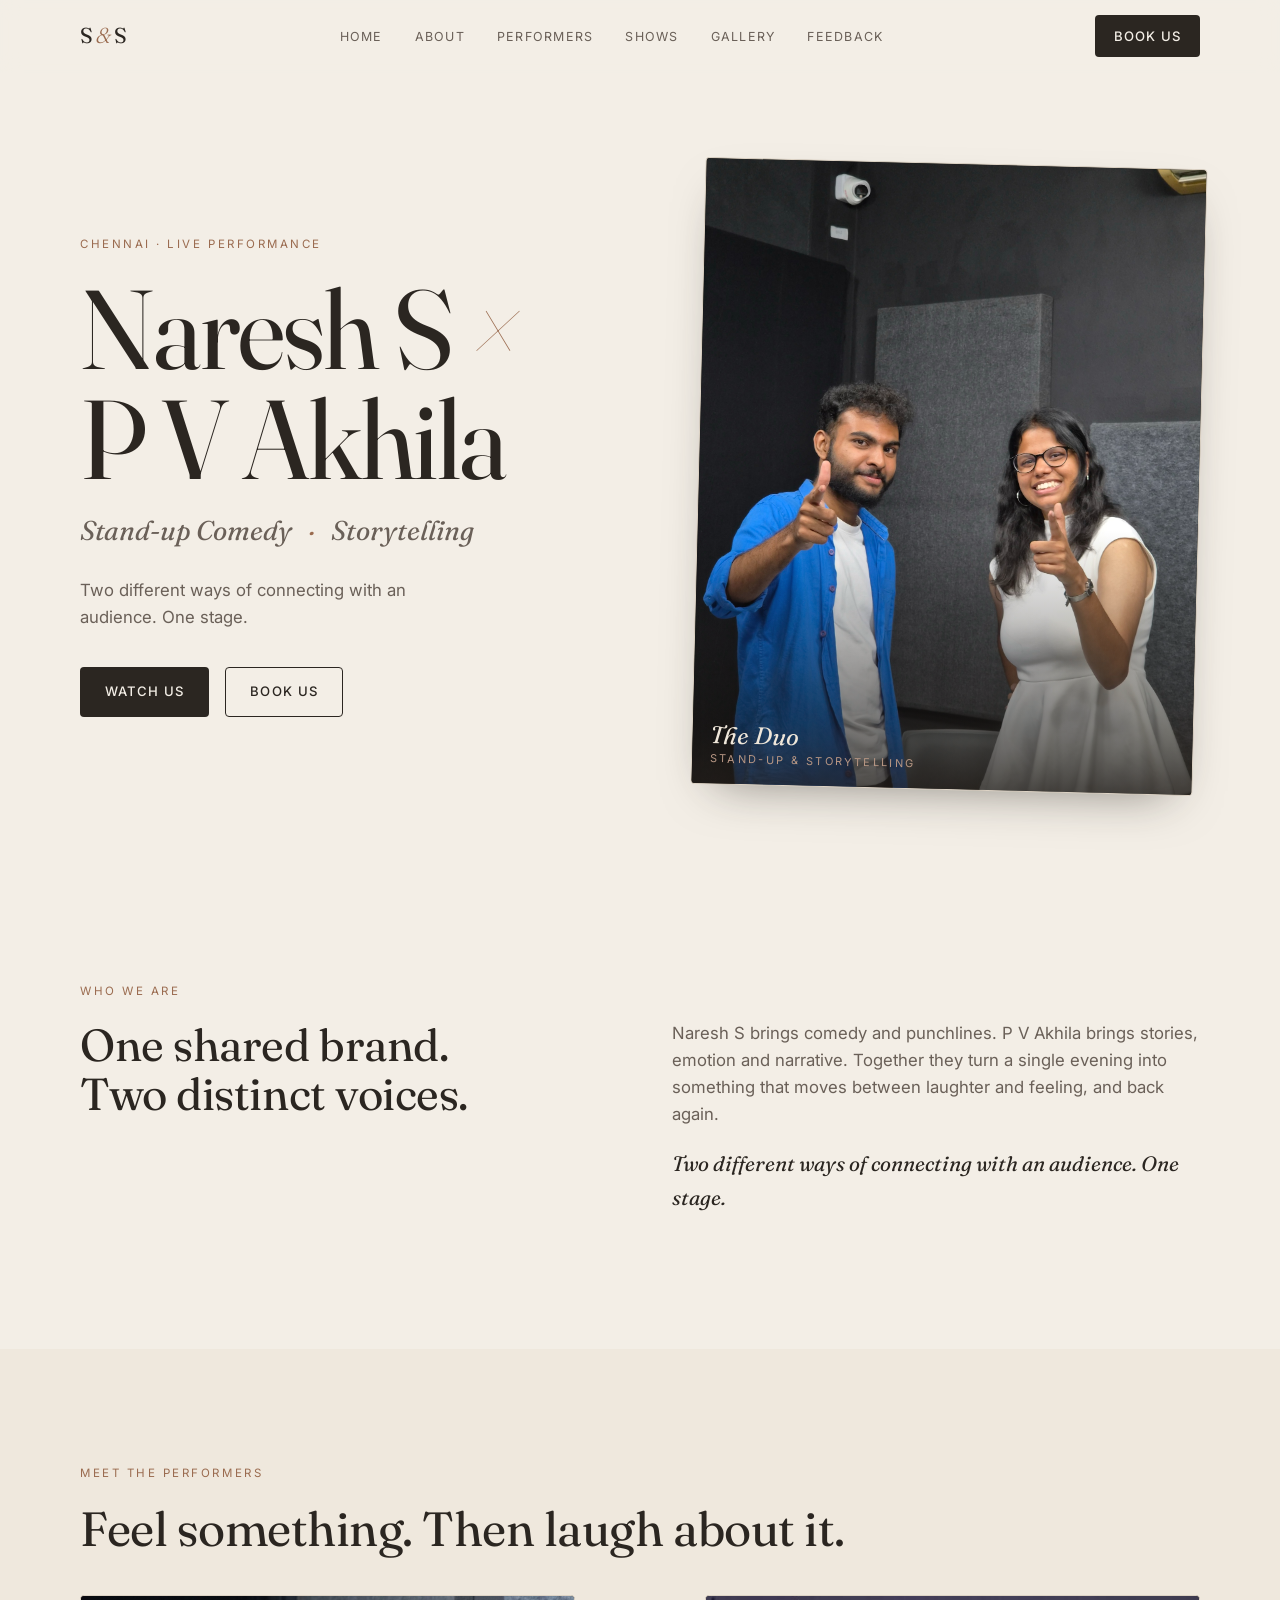
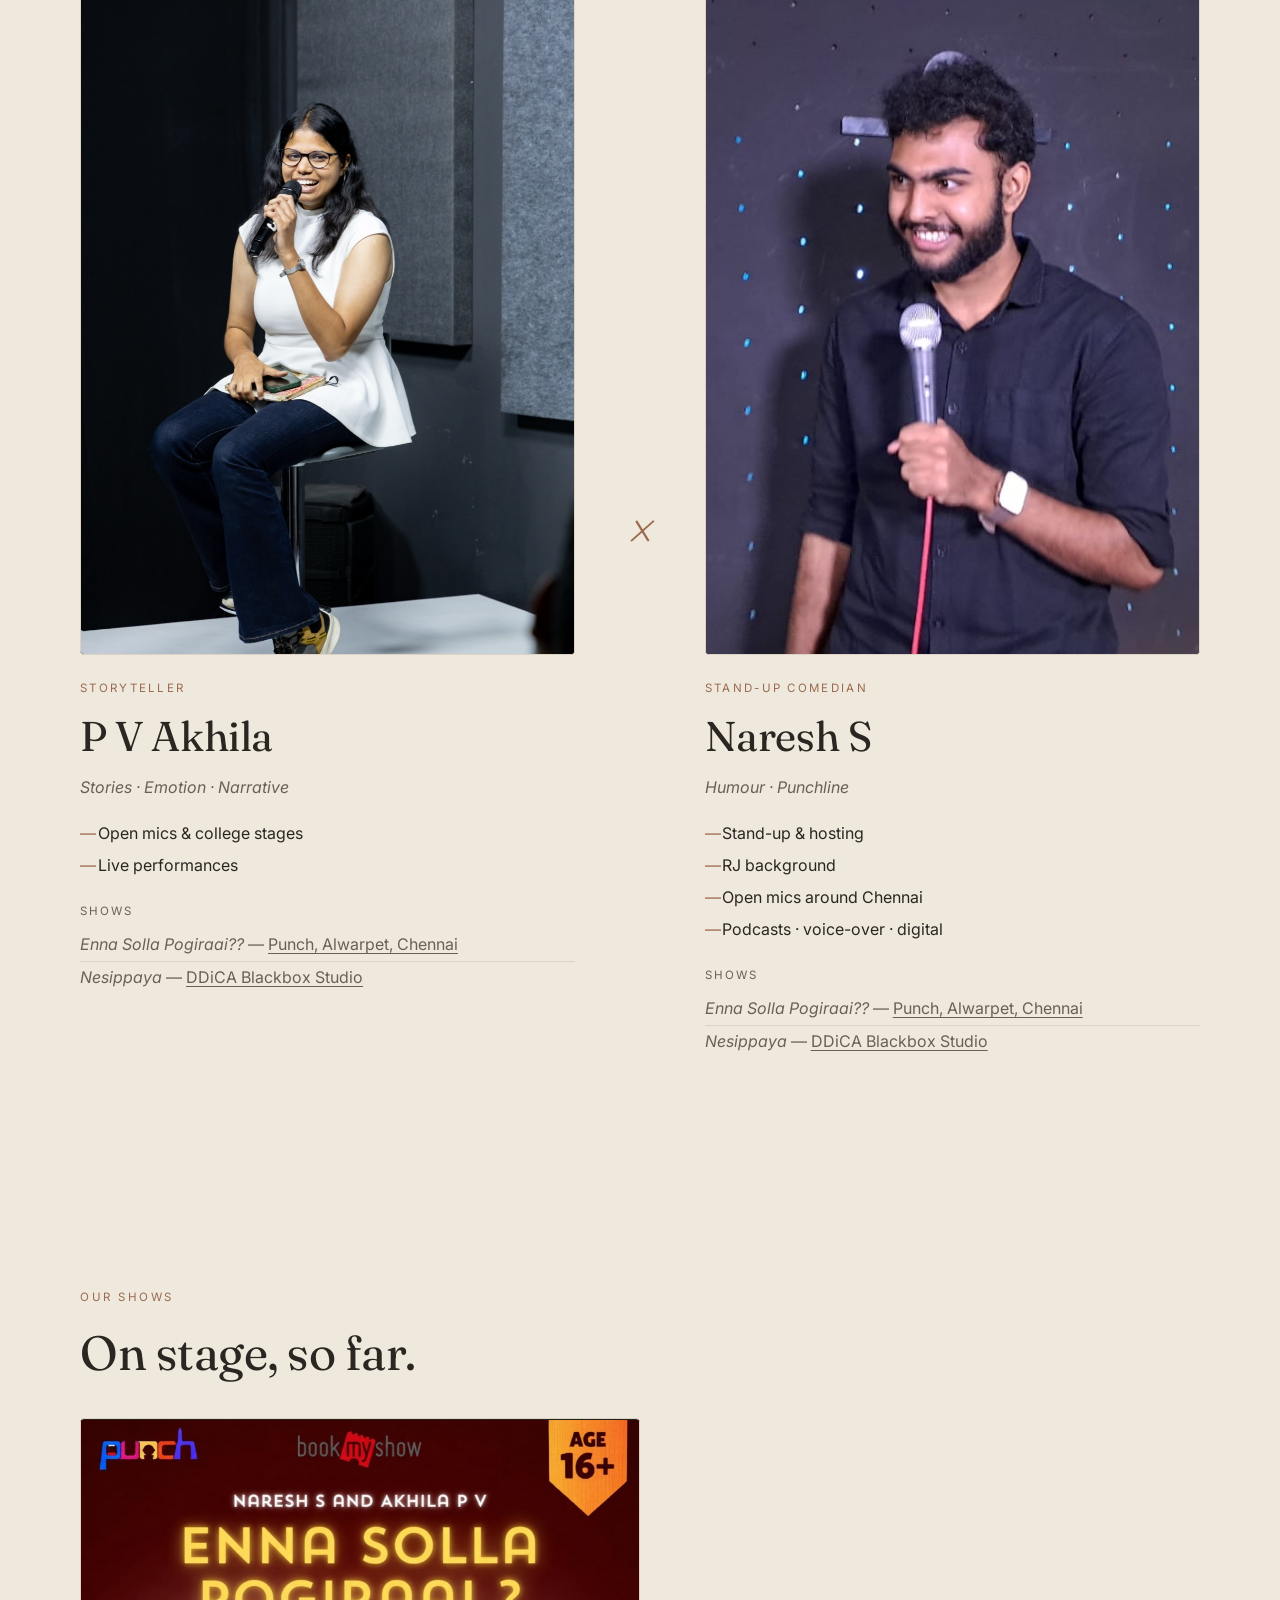
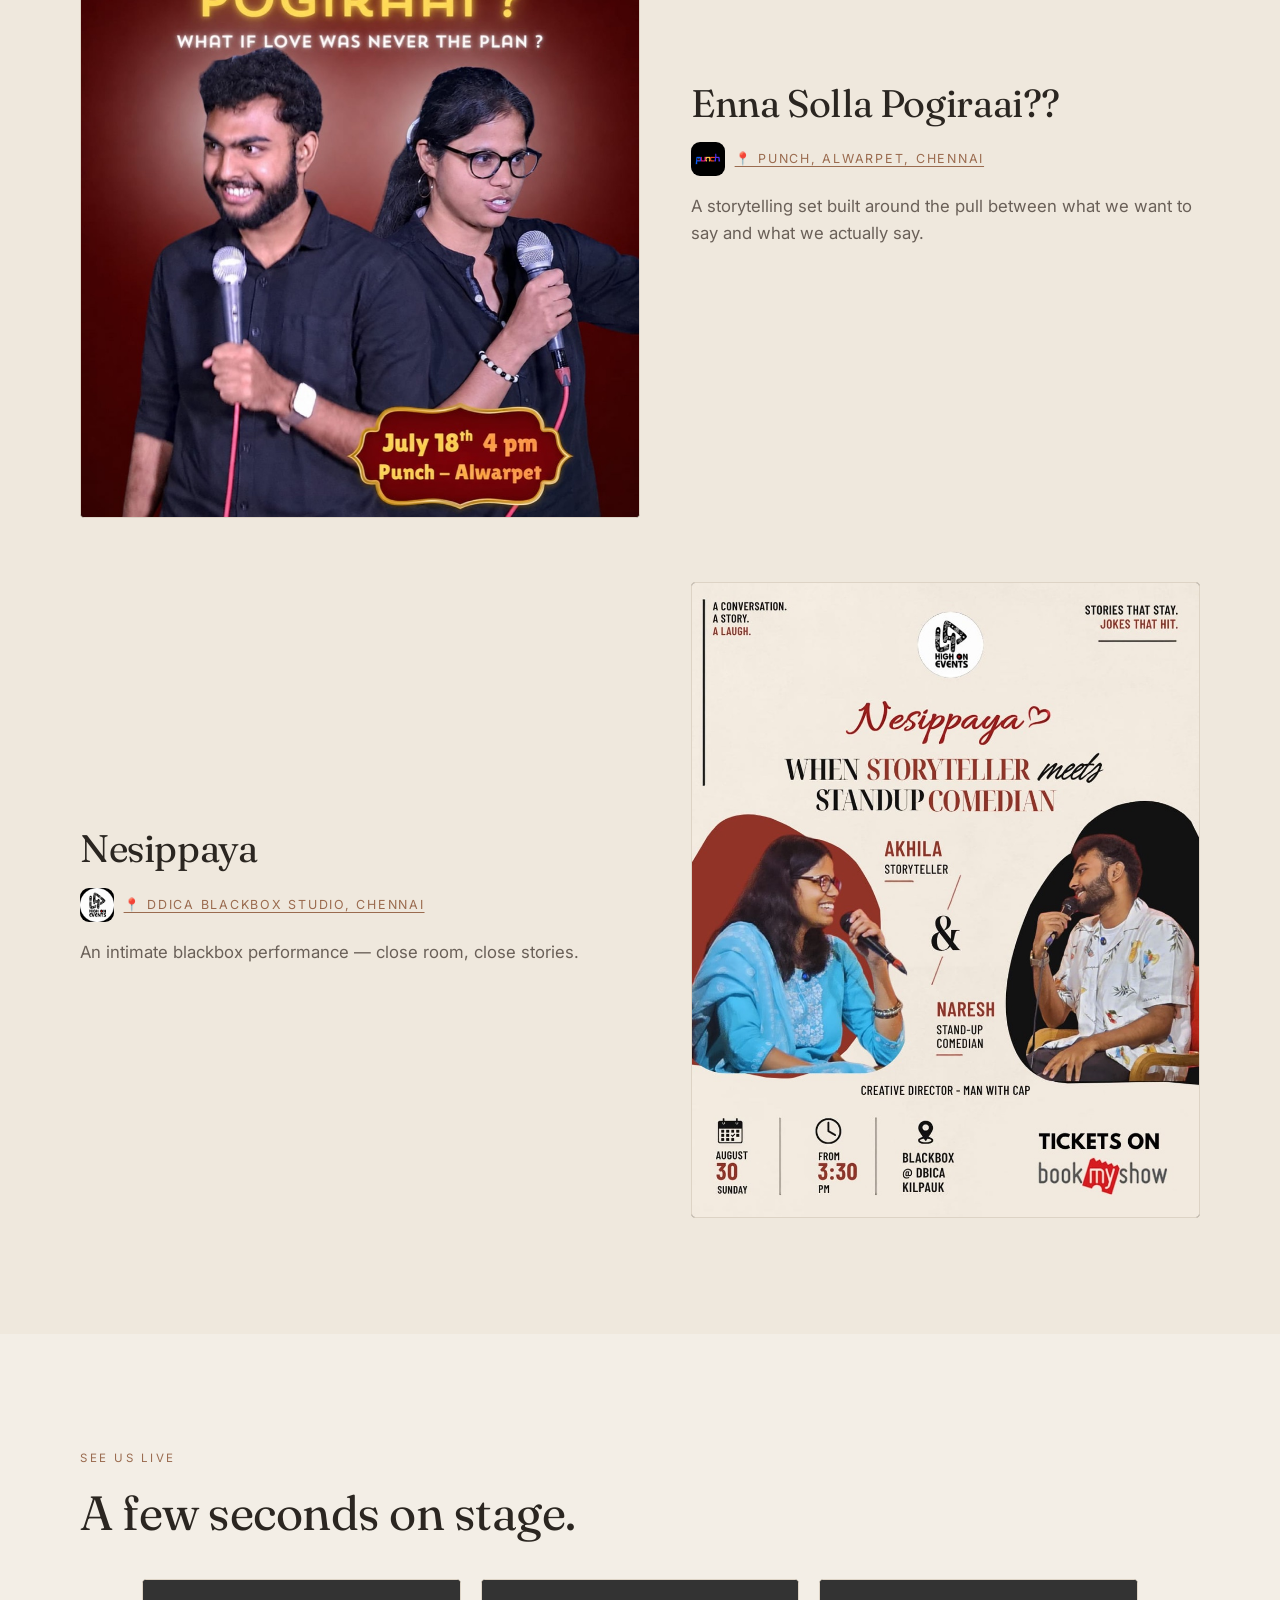
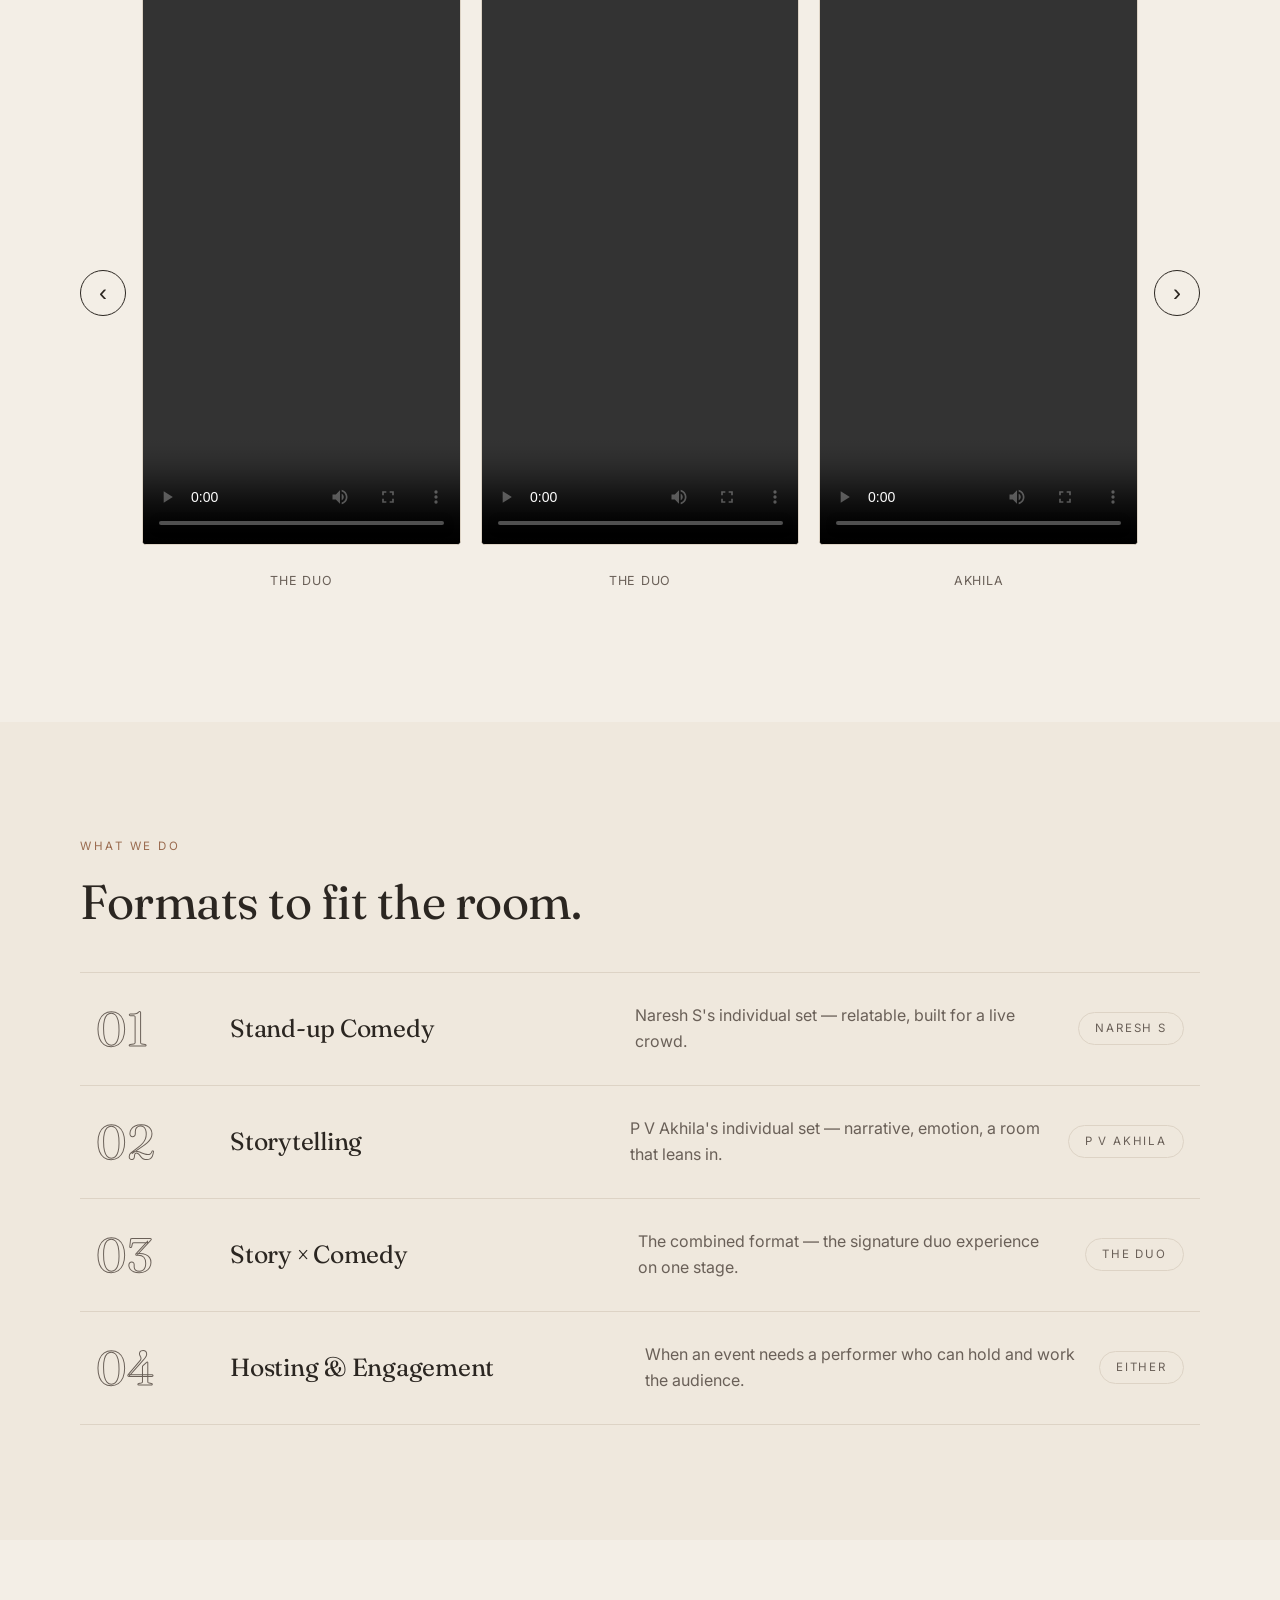
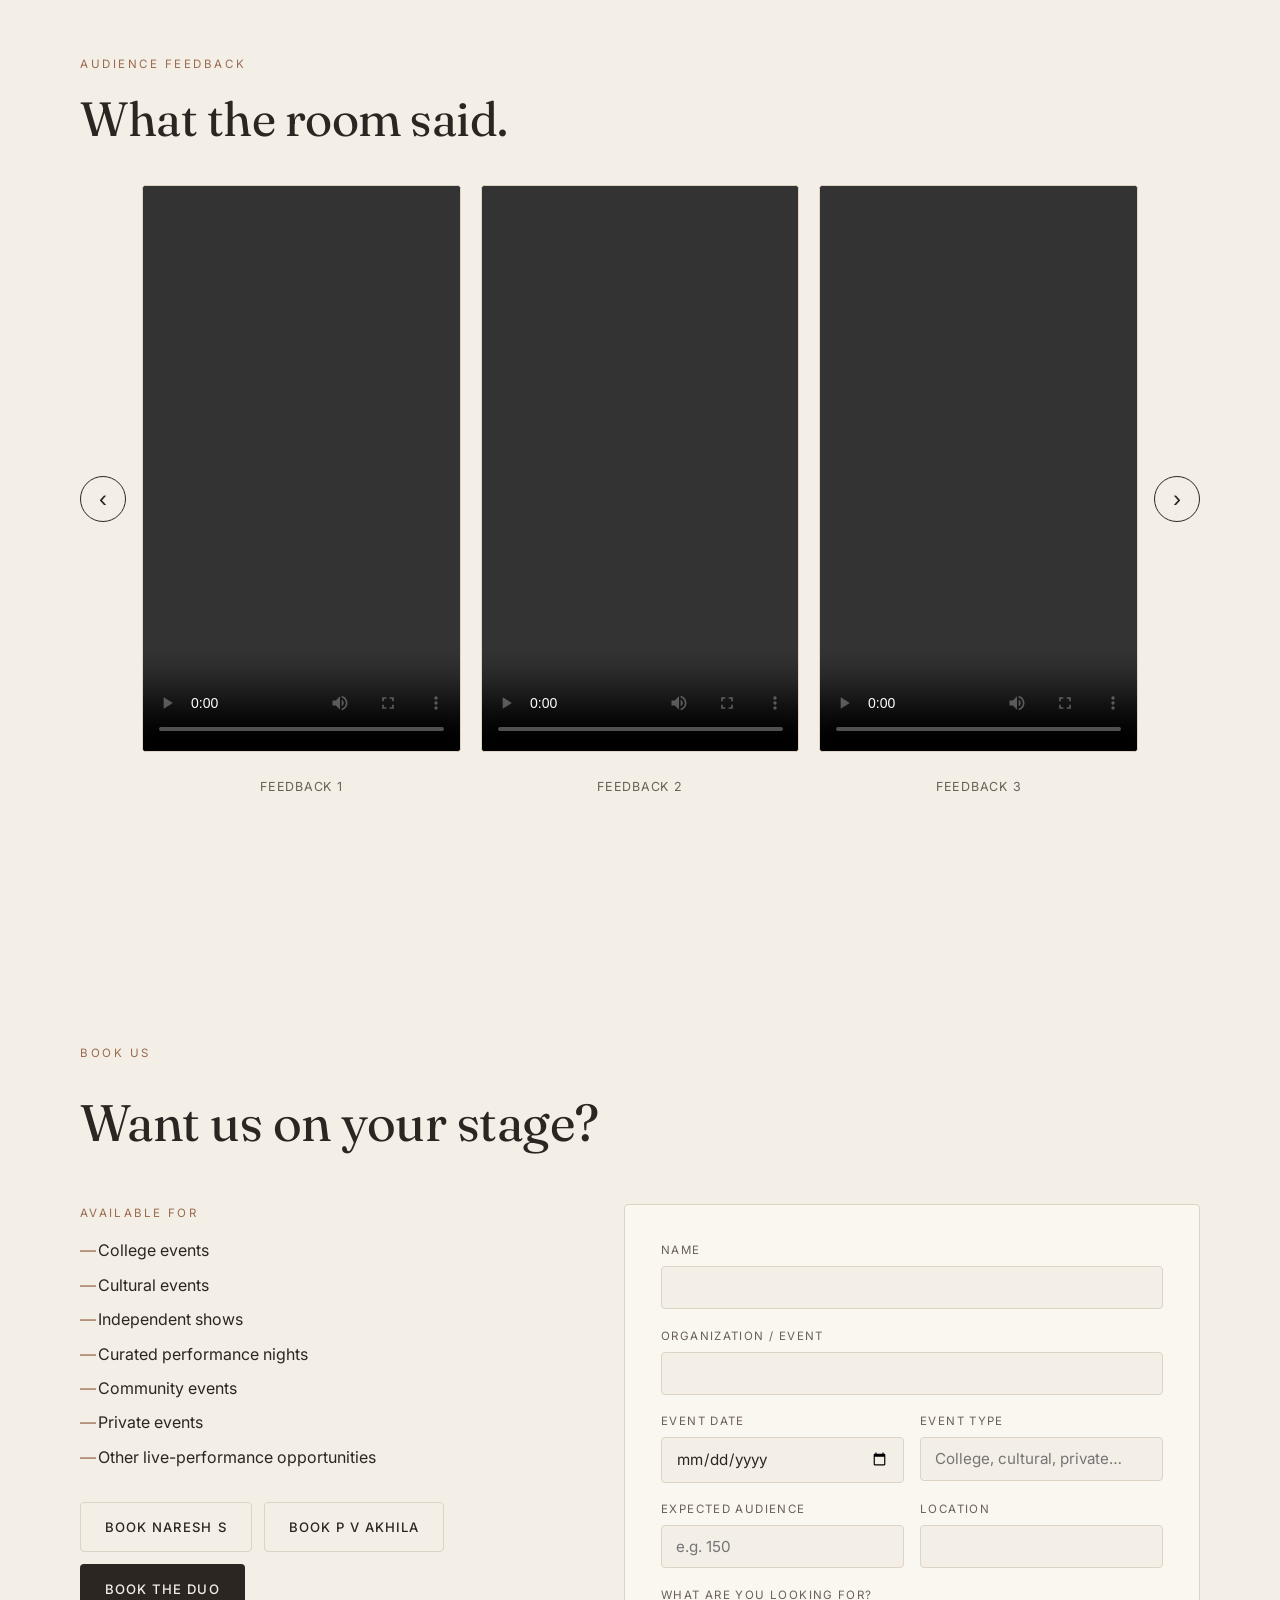
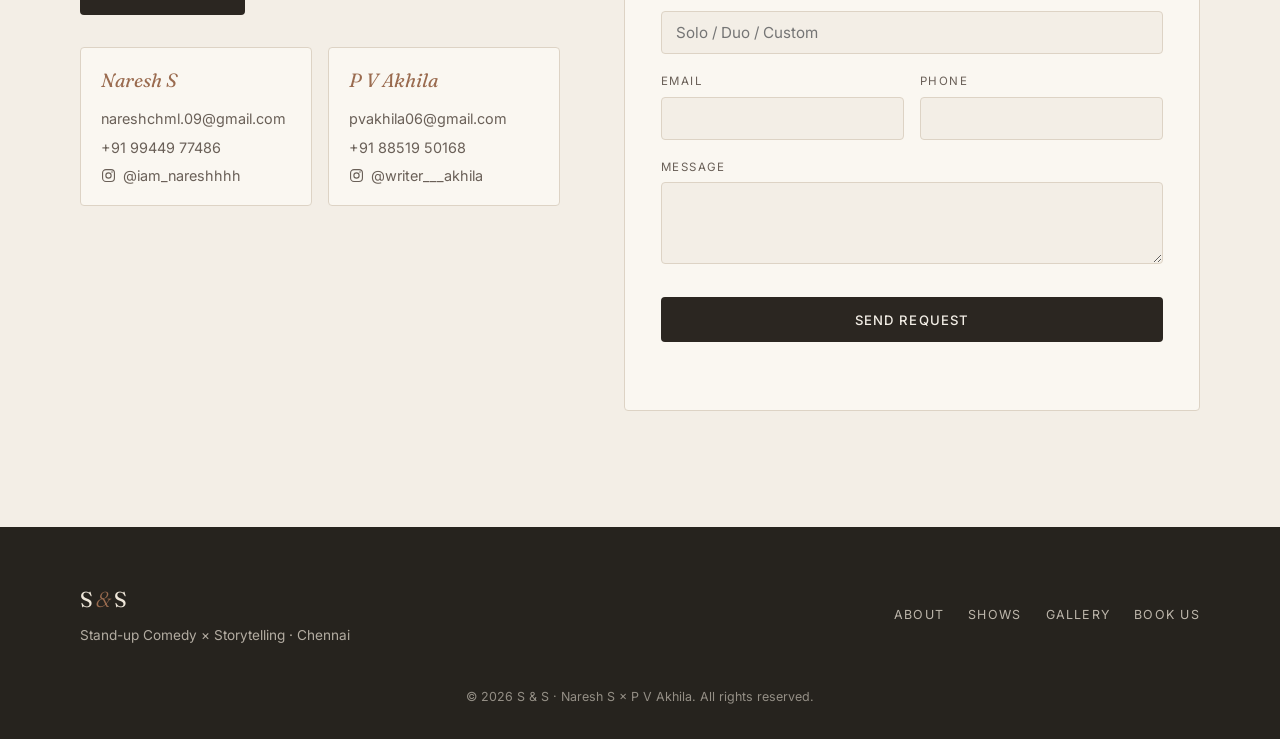
==== commit 43ebcd33: "Video updates: 6th feedback clip, duo clips in See Us Live" ====
--- a/index.html
+++ b/index.html
@@ -211,17 +211,17 @@
       <div class="container">
         <p class="section-eyebrow reveal">See Us Live</p>
         <h2 class="section-title reveal">A few seconds on stage.</h2>
-        <p class="section-lede reveal">
-          Short clips from live sets — two from Akhila, two from Naresh,
-          one from both together.
-        </p>
 
         <div class="feedback-carousel reveal">
           <button class="carousel-arrow" id="watchPrev" aria-label="Previous clip">&#8249;</button>
           <div class="carousel-viewport">
             <div class="carousel-track" id="watchTrack">
               <div class="carousel-slide">
-                <video controls preload="metadata" playsinline src="watch1.mp4"></video>
+                <video controls preload="metadata" playsinline src="watch-enna.mp4"></video>
+                <span class="media-label">The Duo</span>
+              </div>
+              <div class="carousel-slide">
+                <video controls preload="metadata" playsinline src="watch-nesipaya.mp4"></video>
                 <span class="media-label">The Duo</span>
               </div>
               <div class="carousel-slide">
@@ -287,10 +287,6 @@
       <div class="container">
         <p class="section-eyebrow reveal">Audience Feedback</p>
         <h2 class="section-title reveal">What the room said.</h2>
-        <p class="section-lede reveal">
-          Real reactions from real shows. Tap any clip to play — use the
-          arrows to hear more from the room.
-        </p>
 
         <div class="feedback-carousel reveal">
           <button class="carousel-arrow" id="fbPrev" aria-label="Previous feedback">&#8249;</button>
@@ -315,6 +311,10 @@
               <div class="carousel-slide">
                 <video controls preload="metadata" playsinline src="feedback5.mp4"></video>
                 <span class="media-label">Feedback 5</span>
+              </div>
+              <div class="carousel-slide">
+                <video controls preload="metadata" playsinline src="feedback6.mp4"></video>
+                <span class="media-label">Feedback 6</span>
               </div>
             </div>
           </div>
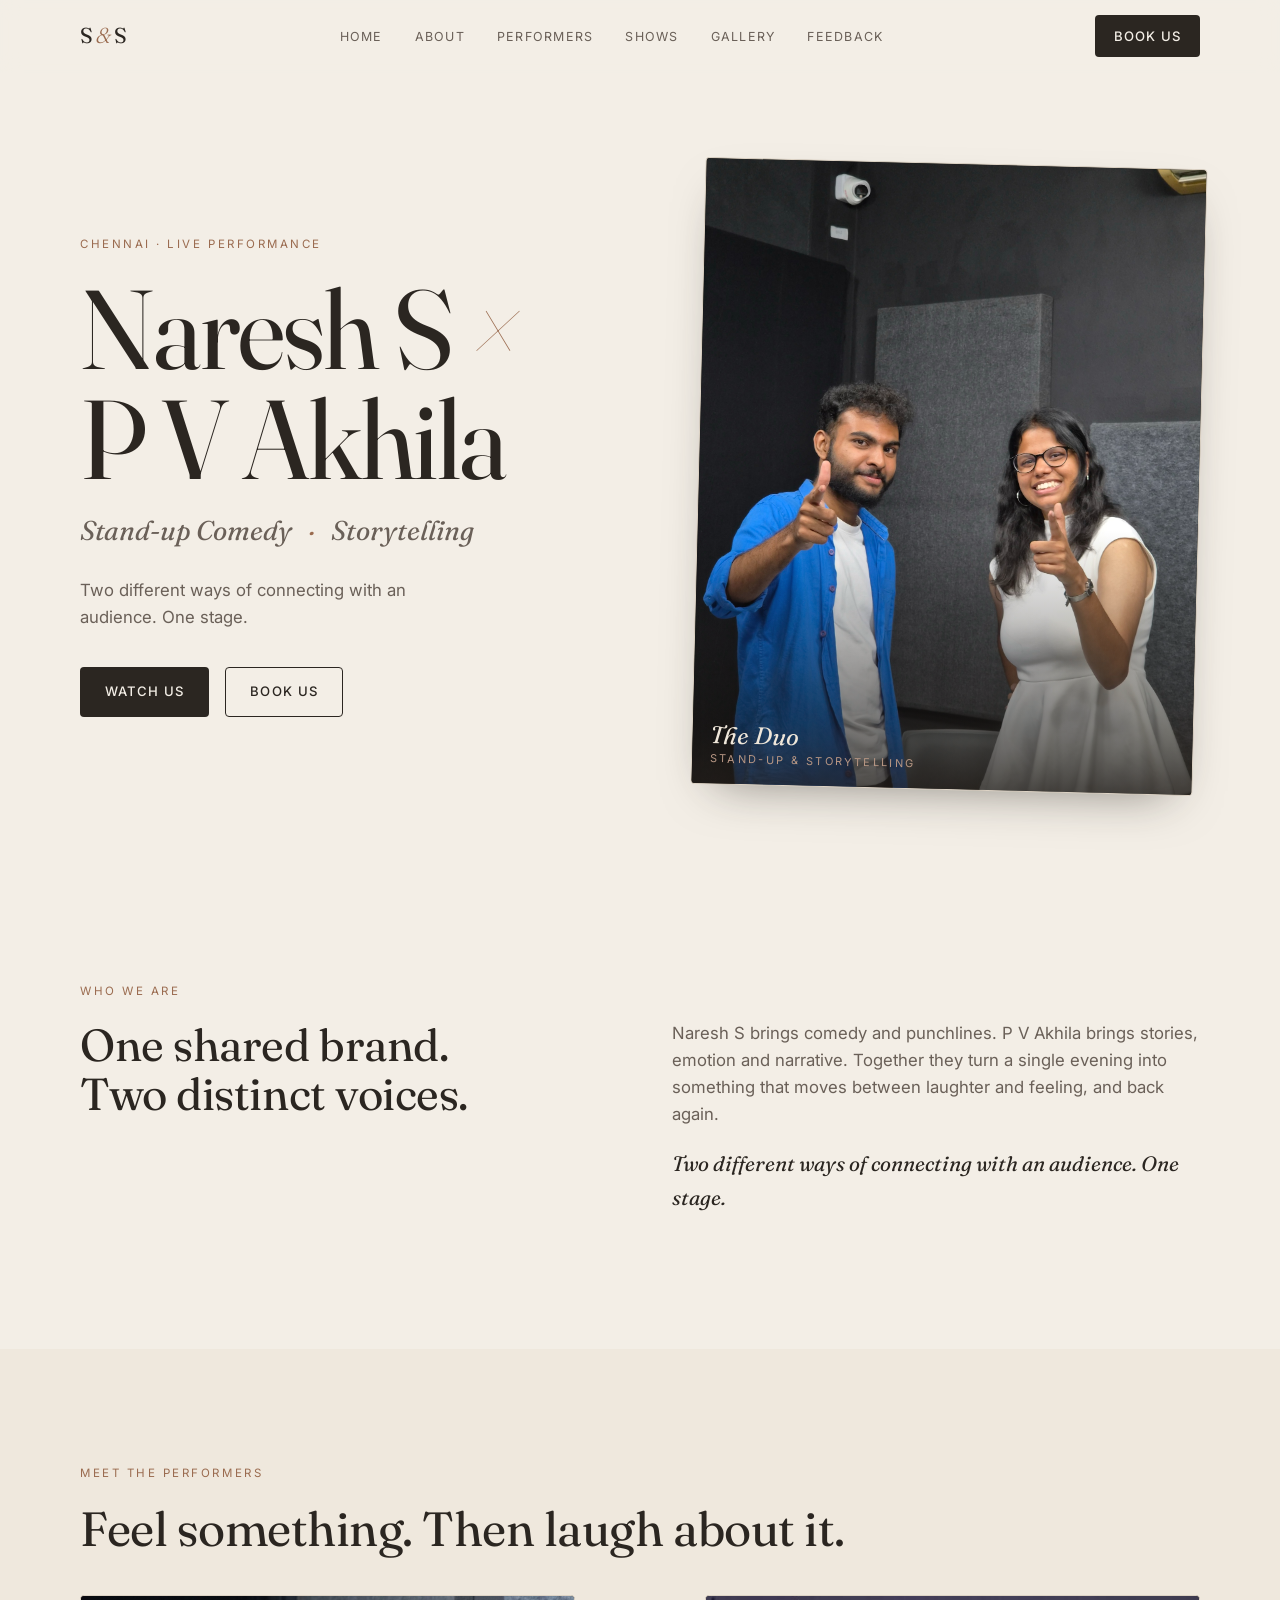
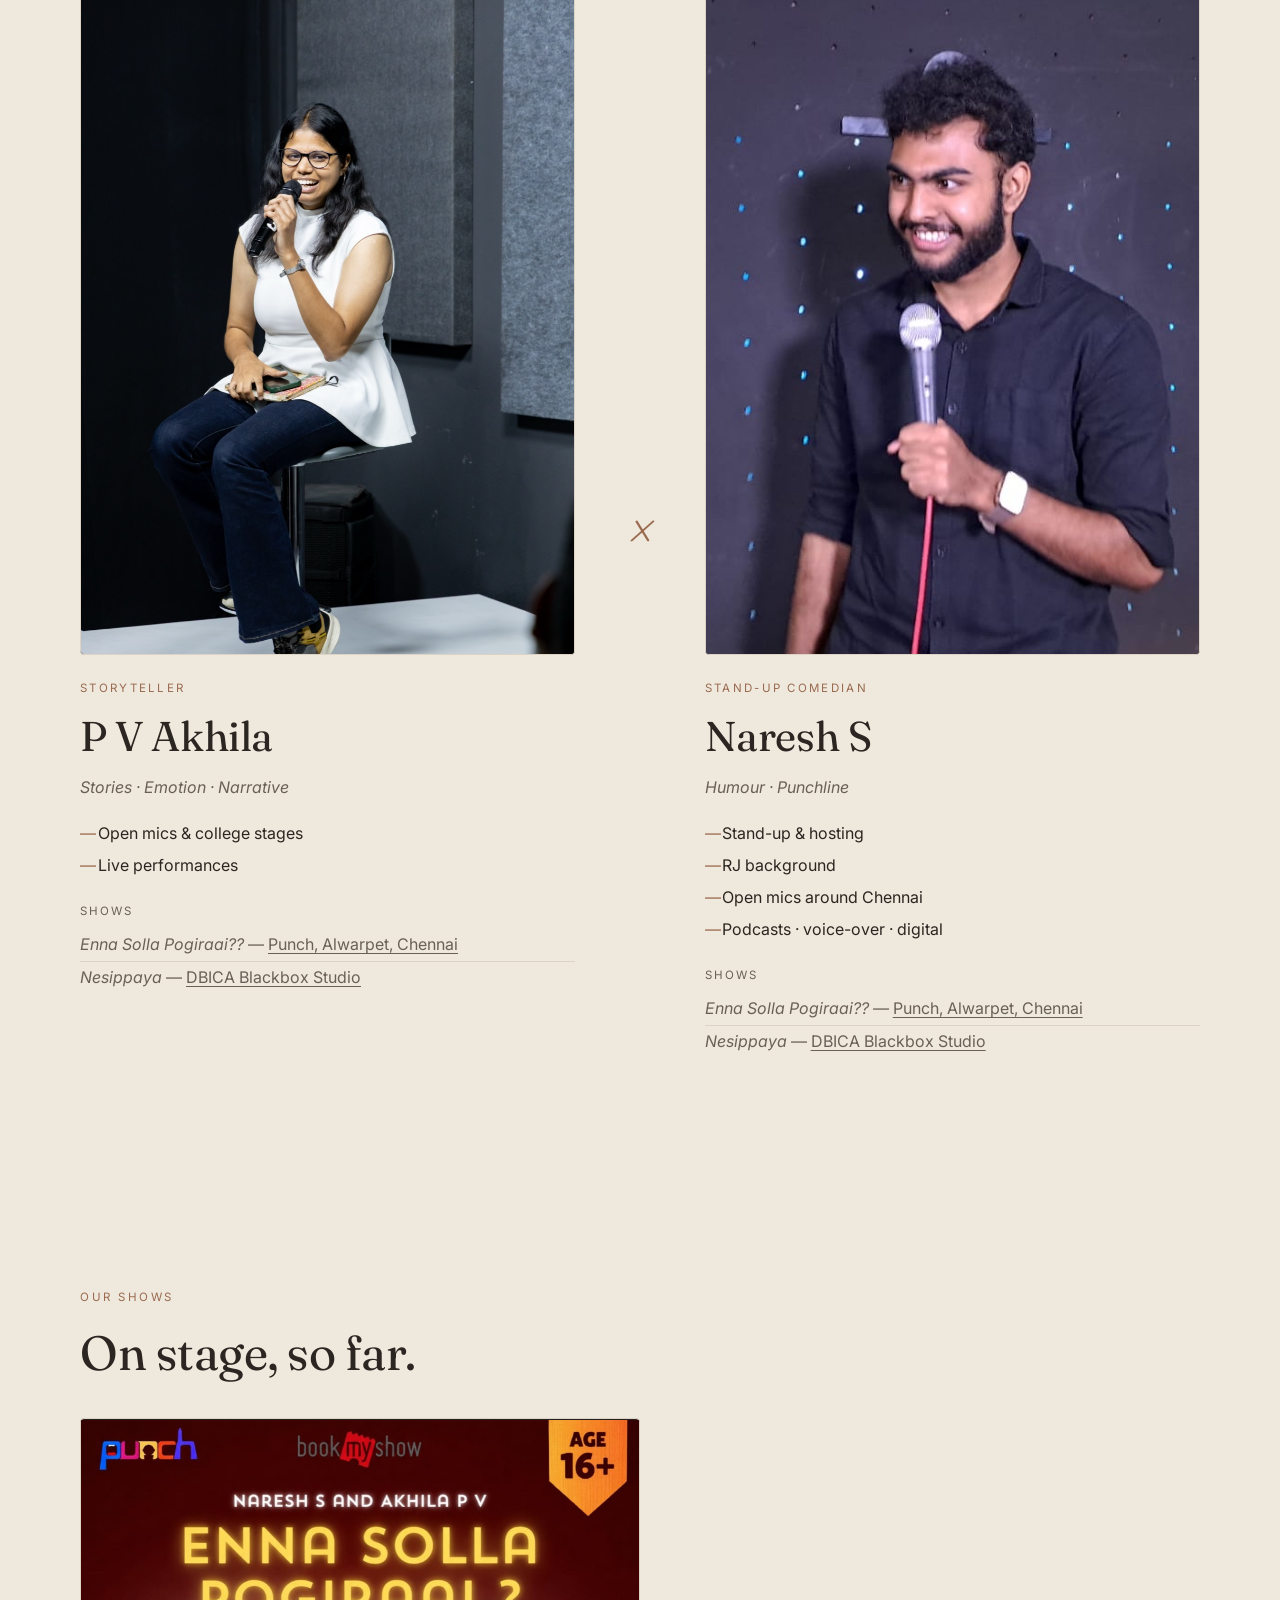
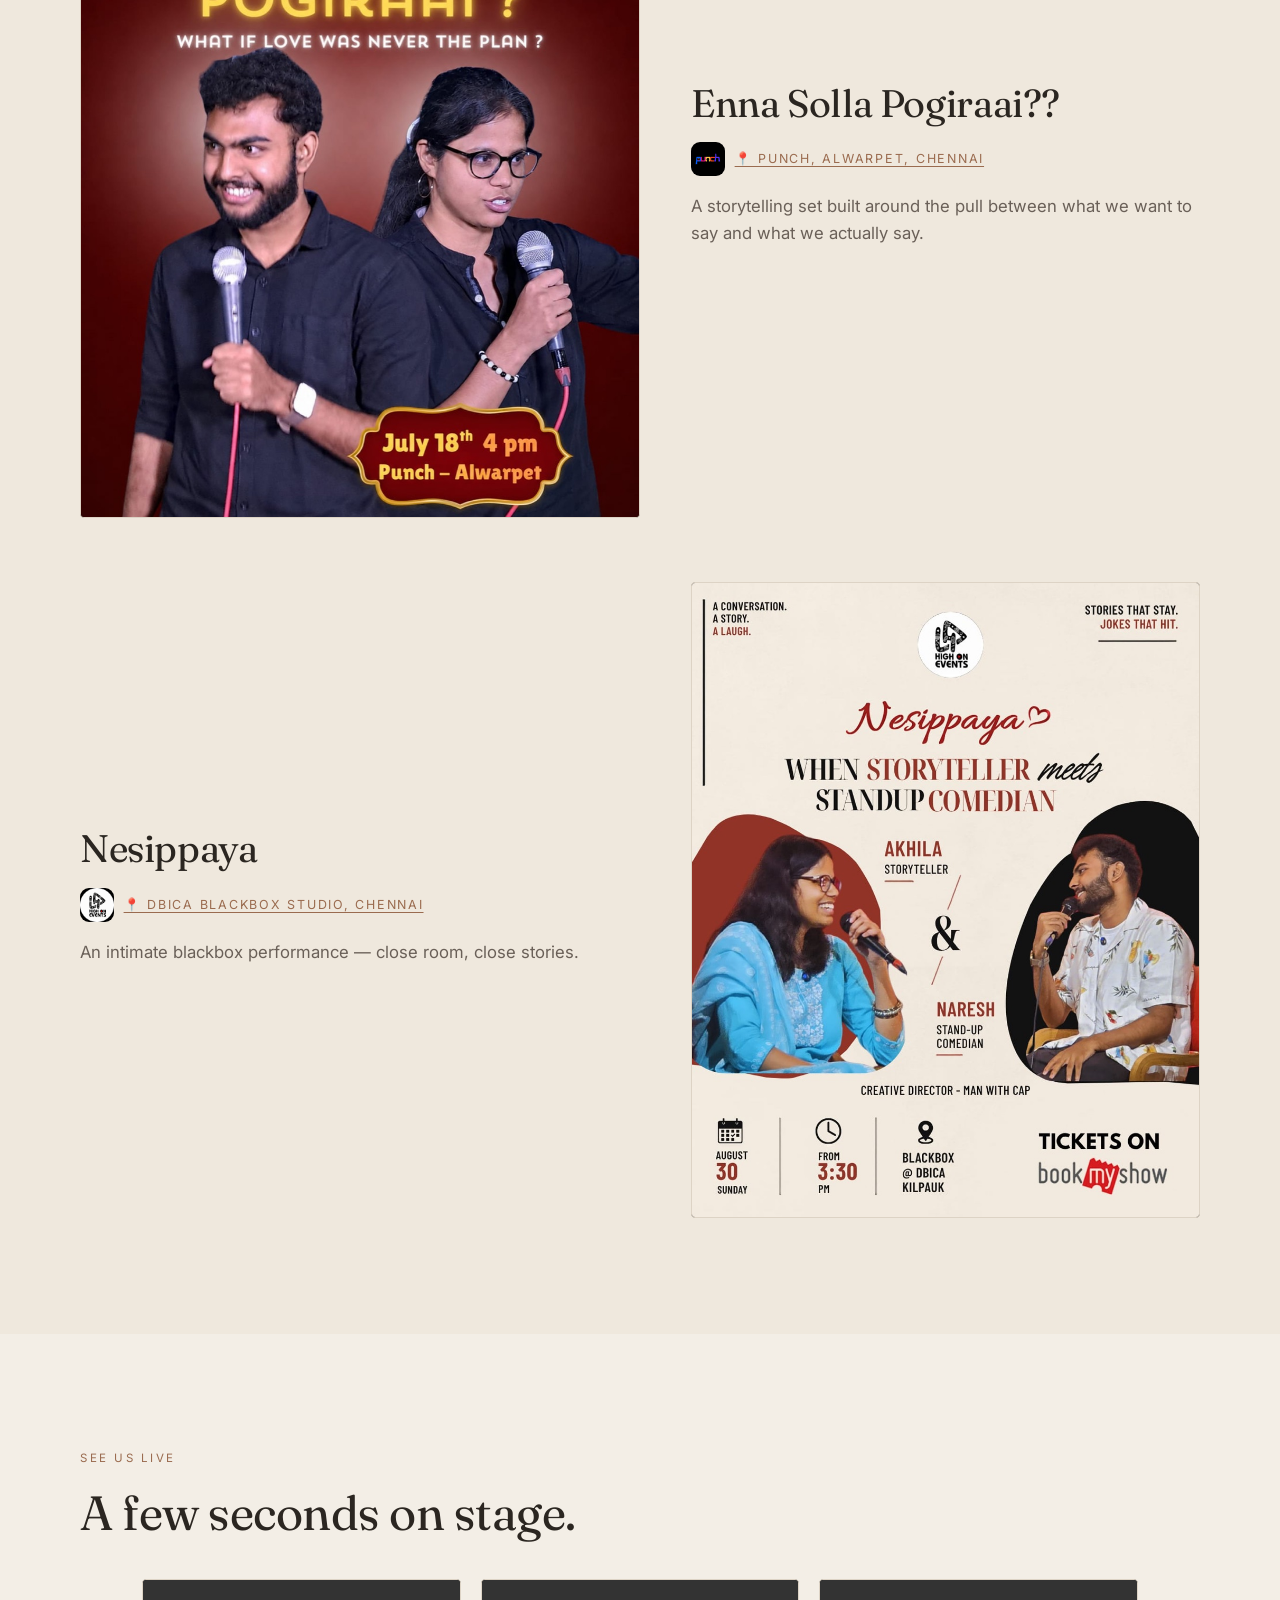
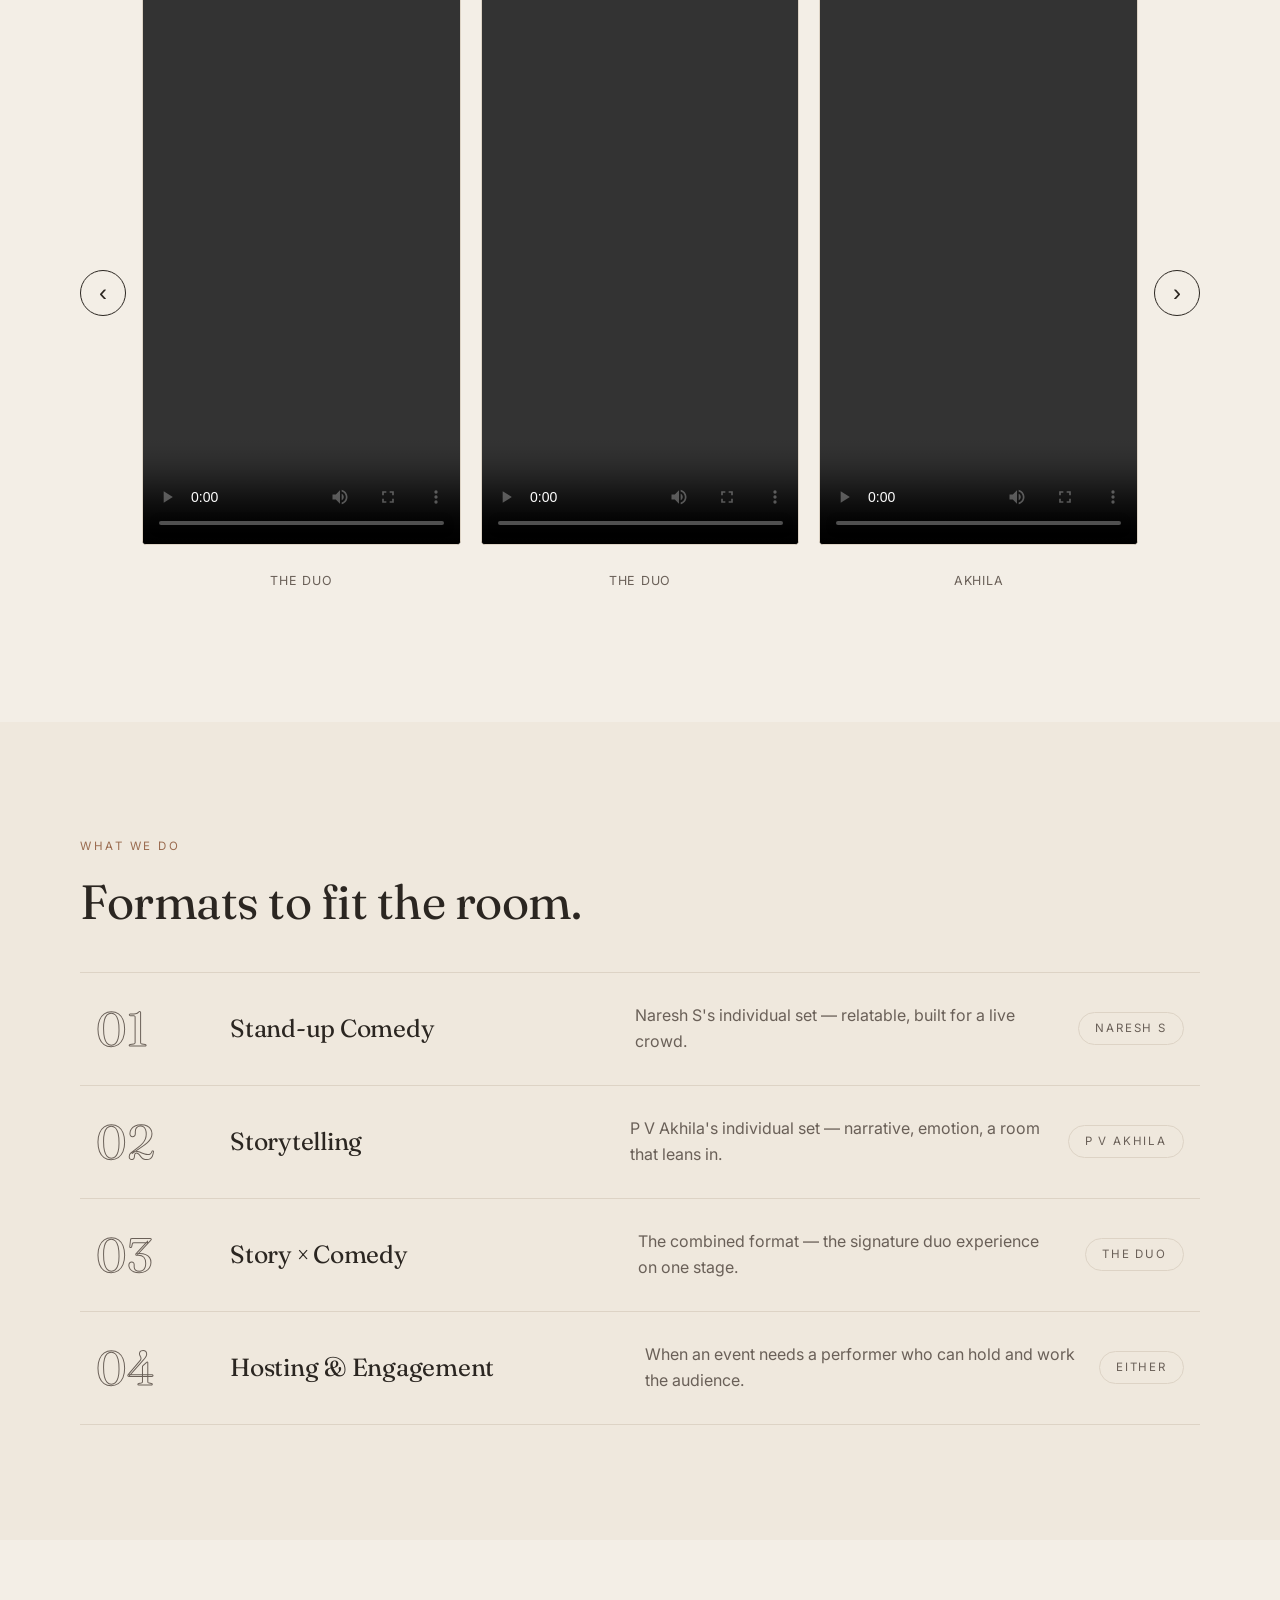
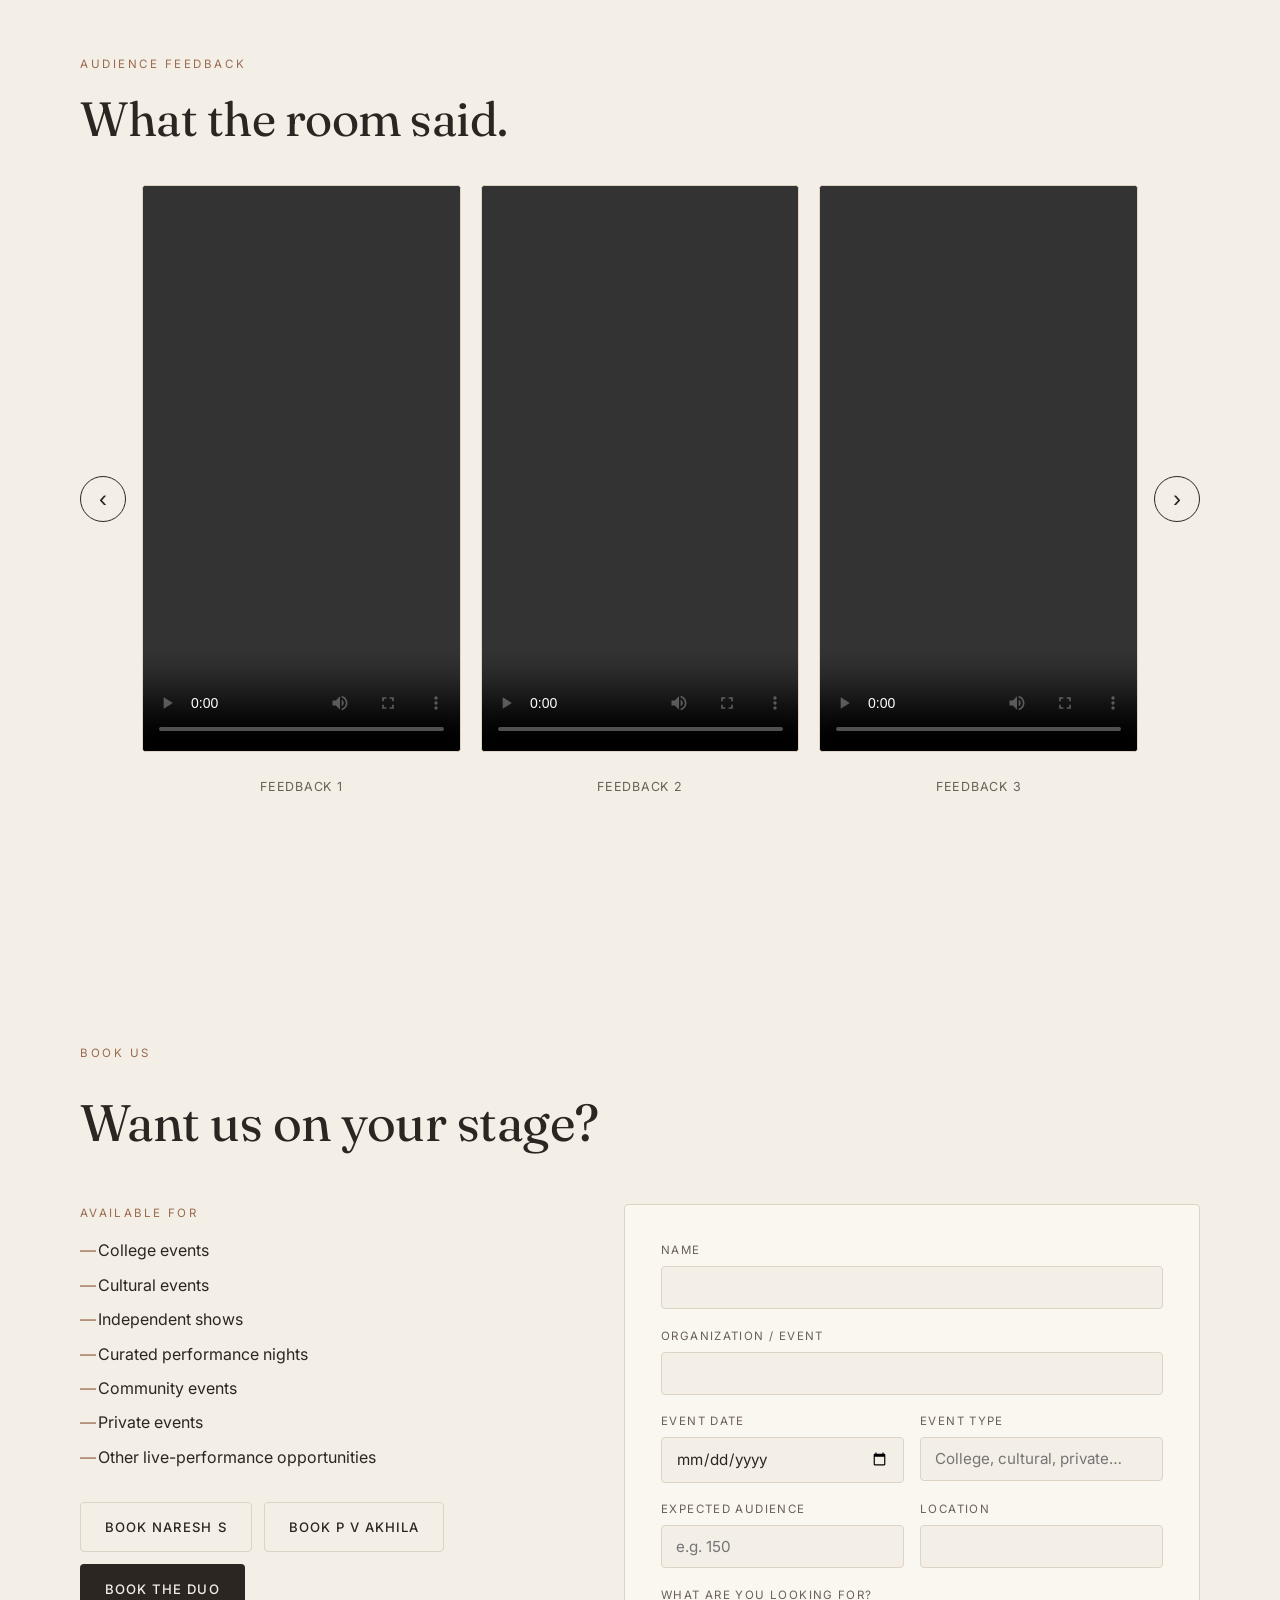
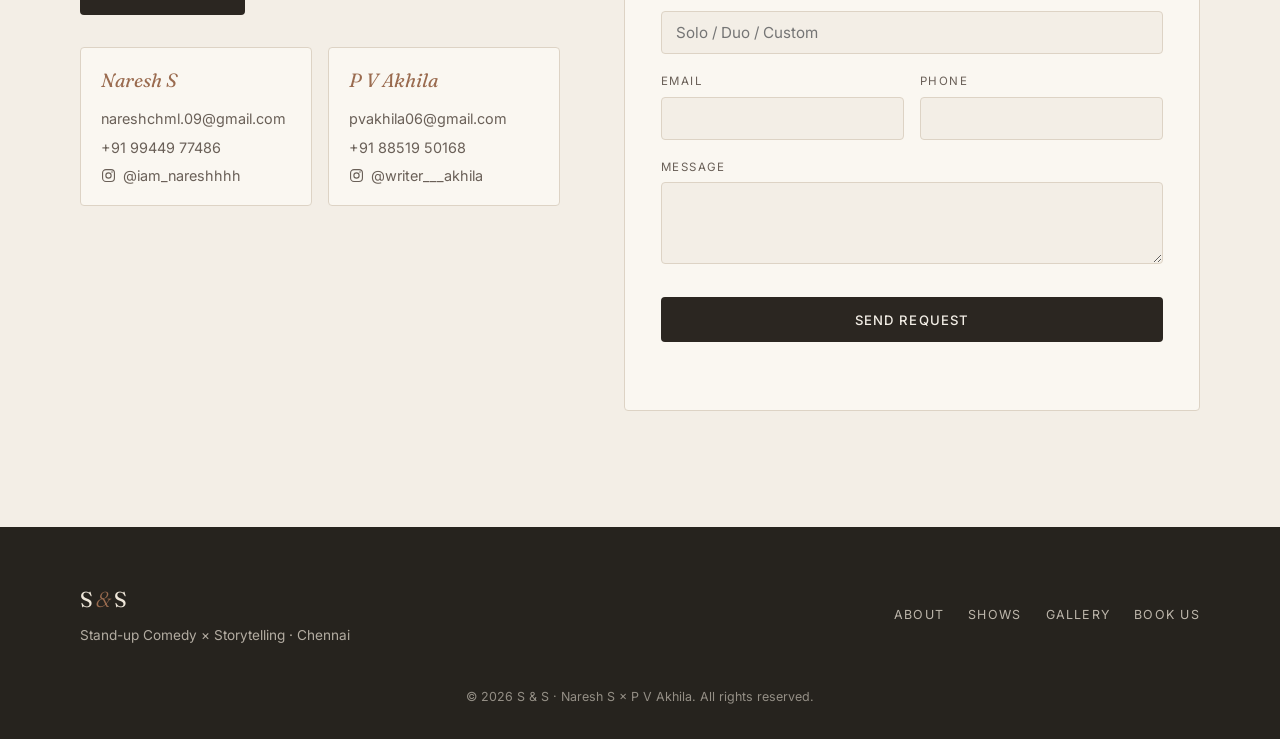
==== commit d7fa3f32: "Fix DBICA venue name, remove section ledes, update video carousels" ====
--- a/index.html
+++ b/index.html
@@ -135,7 +135,7 @@
               <p class="performer-shows-label">Shows</p>
               <ul class="performer-shows">
                 <li><em>Enna Solla Pogiraai??</em> — <a href="https://maps.google.com/?q=13.032952,80.250725" target="_blank" rel="noopener">Punch, Alwarpet, Chennai</a></li>
-                <li><em>Nesippaya</em> — <a href="https://share.google/MlVk4KoKr5XiQ70pi" target="_blank" rel="noopener">DDiCA Blackbox Studio</a></li>
+                <li><em>Nesippaya</em> — <a href="https://share.google/MlVk4KoKr5XiQ70pi" target="_blank" rel="noopener">DBICA Blackbox Studio</a></li>
               </ul>
             </div>
           </article>
@@ -161,7 +161,7 @@
               <p class="performer-shows-label">Shows</p>
               <ul class="performer-shows">
                 <li><em>Enna Solla Pogiraai??</em> — <a href="https://maps.google.com/?q=13.032952,80.250725" target="_blank" rel="noopener">Punch, Alwarpet, Chennai</a></li>
-                <li><em>Nesippaya</em> — <a href="https://share.google/MlVk4KoKr5XiQ70pi" target="_blank" rel="noopener">DDiCA Blackbox Studio</a></li>
+                <li><em>Nesippaya</em> — <a href="https://share.google/MlVk4KoKr5XiQ70pi" target="_blank" rel="noopener">DBICA Blackbox Studio</a></li>
               </ul>
             </div>
           </article>
@@ -196,7 +196,7 @@
             </div>
             <div class="show-info">
               <h3 class="show-name">Nesippaya</h3>
-              <p class="show-venue"><img src="assets/brand-highonevents.jpg" alt="High On Events logo" class="venue-logo" /><a href="https://share.google/MlVk4KoKr5XiQ70pi" target="_blank" rel="noopener">📍 DDiCA Blackbox Studio, Chennai</a></p>
+              <p class="show-venue"><img src="assets/brand-highonevents.jpg" alt="High On Events logo" class="venue-logo" /><a href="https://share.google/MlVk4KoKr5XiQ70pi" target="_blank" rel="noopener">📍 DBICA Blackbox Studio, Chennai</a></p>
               <p class="show-desc">
                 An intimate blackbox performance — close room, close stories.
               </p>
